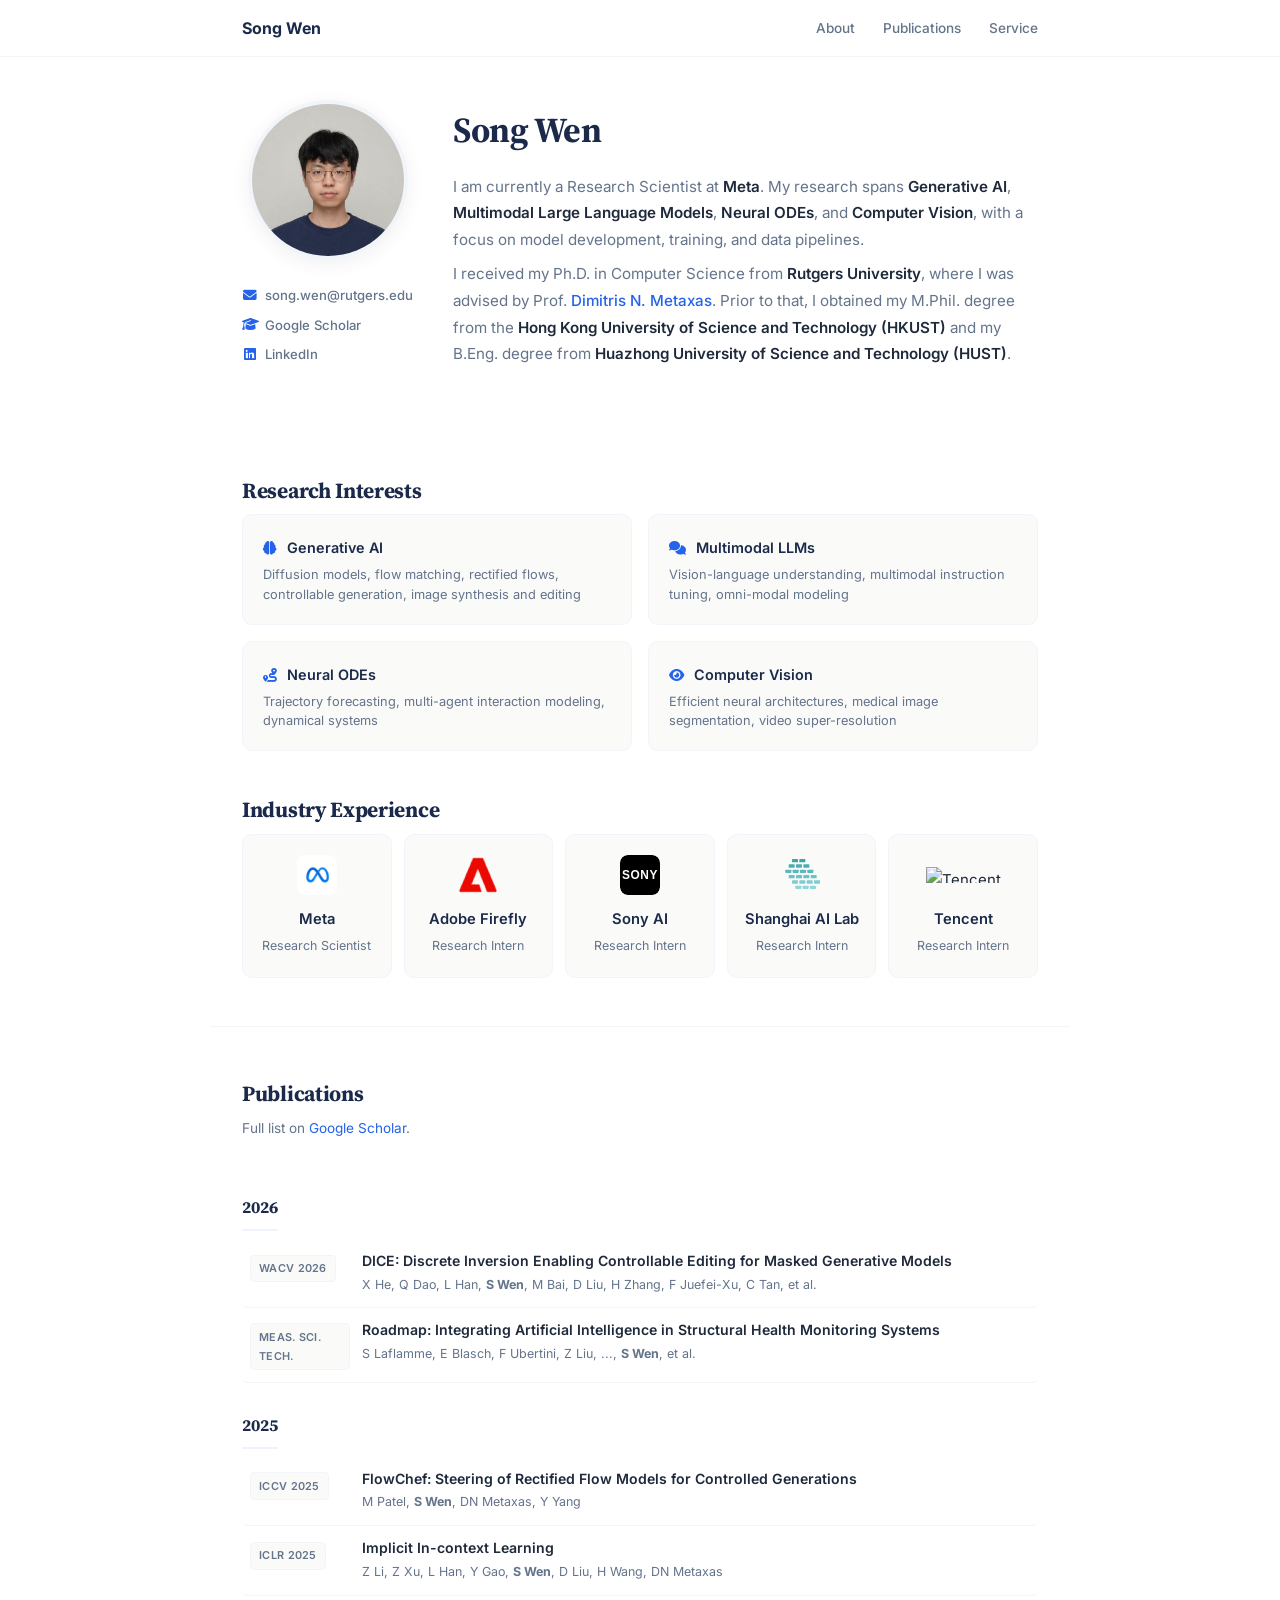
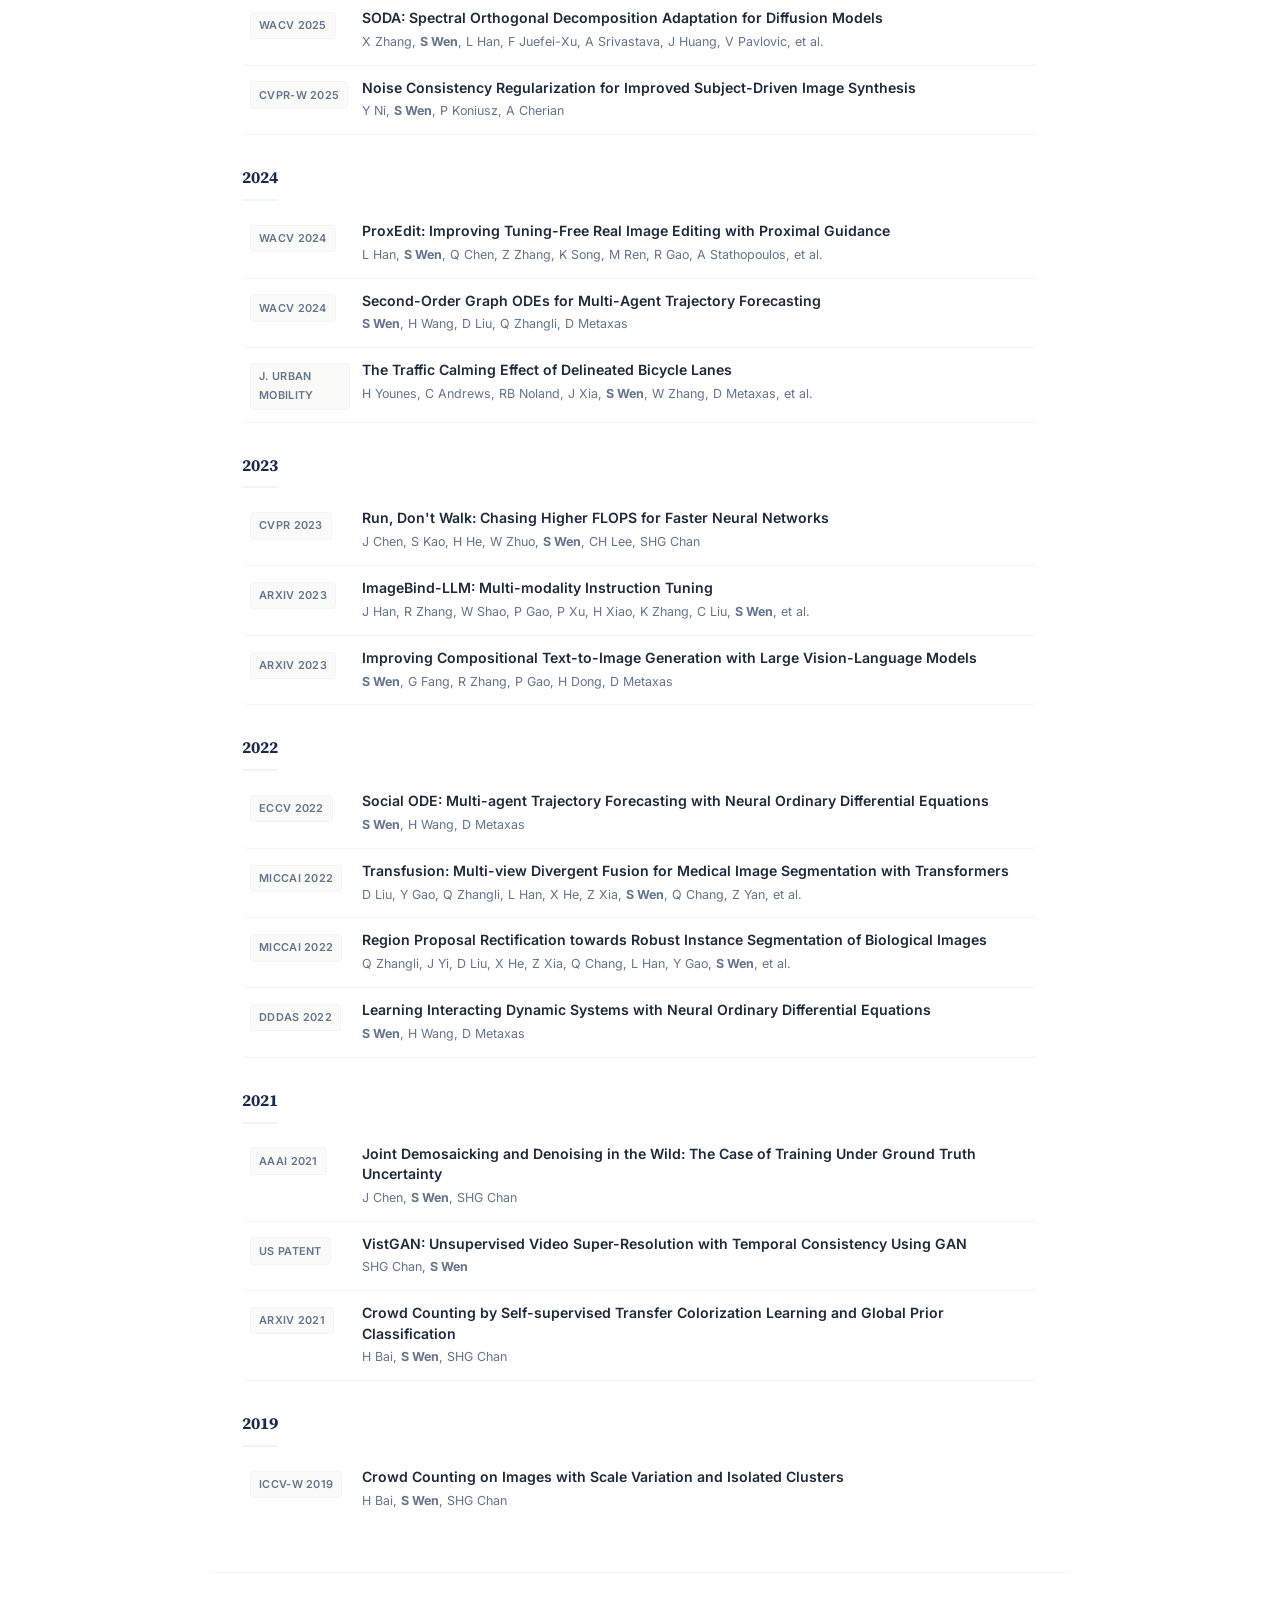
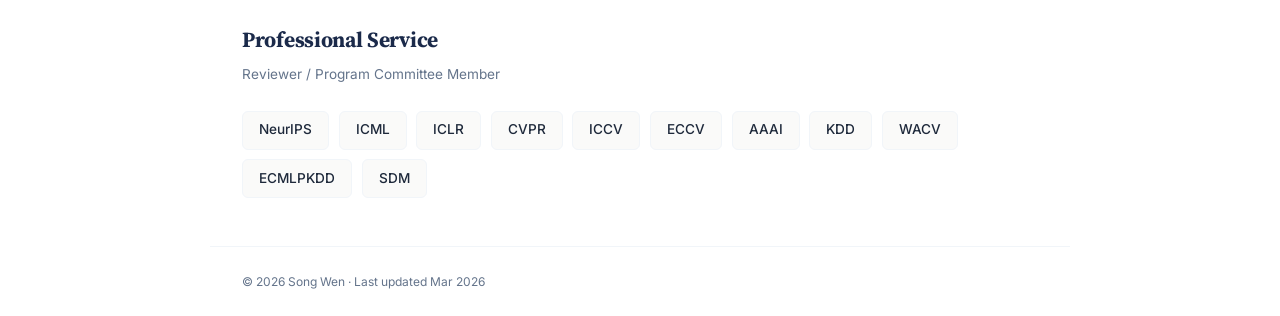
==== index.html @ a5aad4b8 "Add back-to-top button, pub hover highlight, fix scroll-spy" ====
<!DOCTYPE html>
<html lang="en">
<head>
    <meta charset="UTF-8">
    <meta name="viewport" content="width=device-width, initial-scale=1.0">
    <title>Song Wen | Generative AI & Multimodal LLMs</title>
    <meta name="description" content="Song Wen is a Research Scientist working on Generative AI, Multimodal LLMs, Neural ODEs, and Computer Vision.">
    <meta property="og:title" content="Song Wen | Generative AI & Multimodal LLMs">
    <meta property="og:description" content="Song Wen is a Research Scientist at Meta working on Generative AI, Multimodal LLMs, Neural ODEs, and Computer Vision.">
    <meta property="og:image" content="https://swen9.github.io/photo2.jpg">
    <meta property="og:url" content="https://swen9.github.io">
    <meta property="og:type" content="website">
    <link rel="icon" href="favicon.ico">
    <link rel="preconnect" href="https://fonts.googleapis.com">
    <link rel="preconnect" href="https://fonts.gstatic.com" crossorigin>
    <link href="https://fonts.googleapis.com/css2?family=Source+Serif+4:opsz,wght@8..60,300;8..60,400;8..60,600;8..60,700&family=Inter:wght@300;400;500;600;700&display=swap" rel="stylesheet">
    <link rel="stylesheet" href="https://cdnjs.cloudflare.com/ajax/libs/font-awesome/6.5.1/css/all.min.css">
    <link rel="stylesheet" href="style.css">
</head>
<body>

<nav id="navbar">
    <div class="nav-inner">
        <a href="#" class="nav-name">Song Wen</a>
        <ul class="nav-menu nav-links">
            <li><a href="#about">About</a></li>
            <li><a href="#pubs">Publications</a></li>
            <li><a href="#service">Service</a></li>
        </ul>
        <button class="nav-toggle" aria-label="Toggle navigation">
            <span></span><span></span><span></span>
        </button>
    </div>
</nav>

<header class="hero">
    <div class="hero-img">
        <img src="photo2.jpg" alt="Song Wen">
        <div class="hero-contact">
            <a href="mailto:song.wen@rutgers.edu"><i class="fas fa-envelope"></i> song.wen@rutgers.edu</a>
            <a href="https://scholar.google.com/citations?user=yTQbz6AAAAAJ&hl=en" target="_blank"><i class="fas fa-graduation-cap"></i> Google Scholar</a>
            <a href="https://www.linkedin.com/in/songwen9" target="_blank"><i class="fab fa-linkedin"></i> LinkedIn</a>
        </div>
    </div>
    <div class="hero-body">
        <h1>Song Wen</h1>
        <p>
            I am currently a Research Scientist at <strong>Meta</strong>.
            My research spans <strong>Generative AI</strong>,
            <strong>Multimodal Large Language Models</strong>, <strong>Neural ODEs</strong>,
            and <strong>Computer Vision</strong>, with a focus on model development, training, and data pipelines.
        </p>
        <p>
            I received my Ph.D. in Computer Science from <strong>Rutgers University</strong>,
            where I was advised by Prof. <a href="https://scholar.google.com/citations?user=a7VNhCIAAAAJ&hl=en" target="_blank">Dimitris N. Metaxas</a>.
            Prior to that, I obtained my M.Phil. degree from the <strong>Hong Kong University of Science and Technology (HKUST)</strong>
            and my B.Eng. degree from <strong>Huazhong University of Science and Technology (HUST)</strong>.
        </p>
    </div>
</header>

<div class="section" id="about">
    <h2 class="section-title">Research Interests</h2>
    <div class="research-grid">
        <div class="r-card">
            <h3><i class="fas fa-brain"></i> Generative AI</h3>
            <p>Diffusion models, flow matching, rectified flows, controllable generation, image synthesis and editing</p>
        </div>
        <div class="r-card">
            <h3><i class="fas fa-comments"></i> Multimodal LLMs</h3>
            <p>Vision-language understanding, multimodal instruction tuning, omni-modal modeling</p>
        </div>
        <div class="r-card">
            <h3><i class="fas fa-route"></i> Neural ODEs</h3>
            <p>Trajectory forecasting, multi-agent interaction modeling, dynamical systems</p>
        </div>
        <div class="r-card">
            <h3><i class="fas fa-eye"></i> Computer Vision</h3>
            <p>Efficient neural architectures, medical image segmentation, video super-resolution</p>
        </div>
    </div>

    <h2 class="section-title" style="margin-top: 2.5rem;">Industry Experience</h2>
    <div class="experience-grid">
        <div class="exp-card">
            <div class="exp-logo-wrap"><img src="logos/meta_final.png" alt="Meta" class="company-logo"></div>
            <div class="exp-info"><span class="exp-company">Meta</span><span class="exp-role">Research Scientist</span></div>
        </div>
        <div class="exp-card">
            <div class="exp-logo-wrap"><img src="logos/adobe_final.png" alt="Adobe" class="company-logo"></div>
            <div class="exp-info"><span class="exp-company">Adobe Firefly</span><span class="exp-role">Research Intern</span></div>
        </div>
        <div class="exp-card">
            <div class="exp-logo-wrap"><img src="logos/sony.svg" alt="Sony" class="company-logo"></div>
            <div class="exp-info"><span class="exp-company">Sony AI</span><span class="exp-role">Research Intern</span></div>
        </div>
        <div class="exp-card">
            <div class="exp-logo-wrap"><img src="logos/shailab.svg" alt="Shanghai AI Lab" class="company-logo"></div>
            <div class="exp-info"><span class="exp-company">Shanghai AI Lab</span><span class="exp-role">Research Intern</span></div>
        </div>
        <div class="exp-card">
            <div class="exp-logo-wrap"><img src="logos/tencent.png" alt="Tencent" class="company-logo company-logo-wide"></div>
            <div class="exp-info"><span class="exp-company">Tencent</span><span class="exp-role">Research Intern</span></div>
        </div>
    </div>
</div>

<div class="section" id="pubs">
    <h2 class="section-title">Publications</h2>
    <p class="section-sub">Full list on <a href="https://scholar.google.com/citations?user=yTQbz6AAAAAJ&hl=en" target="_blank">Google Scholar</a>.</p>

    <div class="pub-year">2026</div>
    <div class="pub">
        <div class="pub-badge"><span>WACV 2026</span></div>
        <div class="pub-body">
            <h3><a href="https://arxiv.org/abs/2410.08207" target="_blank">DICE: Discrete Inversion Enabling Controllable Editing for Masked Generative Models</a></h3>
            <p>X He, Q Dao, L Han, <strong>S Wen</strong>, M Bai, D Liu, H Zhang, F Juefei-Xu, C Tan, et al.</p>
        </div>
    </div>
    <div class="pub">
        <div class="pub-badge"><span>Meas. Sci. Tech.</span></div>
        <div class="pub-body">
            <h3><a href="https://iopscience.iop.org/article/10.1088/1361-6501/ae3abb" target="_blank">Roadmap: Integrating Artificial Intelligence in Structural Health Monitoring Systems</a></h3>
            <p>S Laflamme, E Blasch, F Ubertini, Z Liu, ..., <strong>S Wen</strong>, et al.</p>
        </div>
    </div>

    <div class="pub-year">2025</div>
    <div class="pub">
        <div class="pub-badge"><span>ICCV 2025</span></div>
        <div class="pub-body">
            <h3><a href="https://openaccess.thecvf.com/content/ICCV2025/html/Patel_FlowChef_Steering_of_Rectified_Flow_Models_for_Controlled_Generations_ICCV_2025_paper.html" target="_blank">FlowChef: Steering of Rectified Flow Models for Controlled Generations</a></h3>
            <p>M Patel, <strong>S Wen</strong>, DN Metaxas, Y Yang</p>
        </div>
    </div>
    <div class="pub">
        <div class="pub-badge"><span>ICLR 2025</span></div>
        <div class="pub-body">
            <h3><a href="https://openreview.net/forum?id=G7u4ue6ncT" target="_blank">Implicit In-context Learning</a></h3>
            <p>Z Li, Z Xu, L Han, Y Gao, <strong>S Wen</strong>, D Liu, H Wang, DN Metaxas</p>
        </div>
    </div>
    <div class="pub">
        <div class="pub-badge"><span>WACV 2025</span></div>
        <div class="pub-body">
            <h3><a href="https://openaccess.thecvf.com/content/WACV2025/html/Zhang_SODA_Spectral_Orthogonal_Decomposition_Adaptation_for_Diffusion_Models_WACV_2025_paper.html" target="_blank">SODA: Spectral Orthogonal Decomposition Adaptation for Diffusion Models</a></h3>
            <p>X Zhang, <strong>S Wen</strong>, L Han, F Juefei-Xu, A Srivastava, J Huang, V Pavlovic, et al.</p>
        </div>
    </div>
    <div class="pub">
        <div class="pub-badge"><span>CVPR-W 2025</span></div>
        <div class="pub-body">
            <h3><a href="https://arxiv.org/abs/2506.06483" target="_blank">Noise Consistency Regularization for Improved Subject-Driven Image Synthesis</a></h3>
            <p>Y Ni, <strong>S Wen</strong>, P Koniusz, A Cherian</p>
        </div>
    </div>

    <div class="pub-year">2024</div>
    <div class="pub">
        <div class="pub-badge"><span>WACV 2024</span></div>
        <div class="pub-body">
            <h3><a href="https://openaccess.thecvf.com/content/WACV2024/html/Han_ProxEdit_Improving_Tuning-Free_Real_Image_Editing_With_Proximal_Guidance_WACV_2024_paper.html" target="_blank">ProxEdit: Improving Tuning-Free Real Image Editing with Proximal Guidance</a></h3>
            <p>L Han, <strong>S Wen</strong>, Q Chen, Z Zhang, K Song, M Ren, R Gao, A Stathopoulos, et al.</p>
        </div>
    </div>
    <div class="pub">
        <div class="pub-badge"><span>WACV 2024</span></div>
        <div class="pub-body">
            <h3><a href="https://openaccess.thecvf.com/content/WACV2024/html/Wen_Second-Order_Graph_ODEs_for_Multi-Agent_Trajectory_Forecasting_WACV_2024_paper.html" target="_blank">Second-Order Graph ODEs for Multi-Agent Trajectory Forecasting</a></h3>
            <p><strong>S Wen</strong>, H Wang, D Liu, Q Zhangli, D Metaxas</p>
        </div>
    </div>
    <div class="pub">
        <div class="pub-badge"><span>J. Urban Mobility</span></div>
        <div class="pub-body">
            <h3><a href="https://www.sciencedirect.com/science/article/pii/S2667091724000013" target="_blank">The Traffic Calming Effect of Delineated Bicycle Lanes</a></h3>
            <p>H Younes, C Andrews, RB Noland, J Xia, <strong>S Wen</strong>, W Zhang, D Metaxas, et al.</p>
        </div>
    </div>

    <div class="pub-year">2023</div>
    <div class="pub">
        <div class="pub-badge"><span>CVPR 2023</span></div>
        <div class="pub-body">
            <h3><a href="https://openaccess.thecvf.com/content/CVPR2023/html/Chen_Run_Dont_Walk_Chasing_Higher_FLOPS_for_Faster_Neural_Networks_CVPR_2023_paper.html" target="_blank">Run, Don't Walk: Chasing Higher FLOPS for Faster Neural Networks</a></h3>
            <p>J Chen, S Kao, H He, W Zhuo, <strong>S Wen</strong>, CH Lee, SHG Chan</p>
        </div>
    </div>
    <div class="pub">
        <div class="pub-badge"><span>arXiv 2023</span></div>
        <div class="pub-body">
            <h3><a href="https://arxiv.org/abs/2309.03905" target="_blank">ImageBind-LLM: Multi-modality Instruction Tuning</a></h3>
            <p>J Han, R Zhang, W Shao, P Gao, P Xu, H Xiao, K Zhang, C Liu, <strong>S Wen</strong>, et al.</p>
        </div>
    </div>
    <div class="pub">
        <div class="pub-badge"><span>arXiv 2023</span></div>
        <div class="pub-body">
            <h3><a href="https://arxiv.org/abs/2310.06311" target="_blank">Improving Compositional Text-to-Image Generation with Large Vision-Language Models</a></h3>
            <p><strong>S Wen</strong>, G Fang, R Zhang, P Gao, H Dong, D Metaxas</p>
        </div>
    </div>

    <div class="pub-year">2022</div>
    <div class="pub">
        <div class="pub-badge"><span>ECCV 2022</span></div>
        <div class="pub-body">
            <h3><a href="https://link.springer.com/chapter/10.1007/978-3-031-20047-2_13" target="_blank">Social ODE: Multi-agent Trajectory Forecasting with Neural Ordinary Differential Equations</a></h3>
            <p><strong>S Wen</strong>, H Wang, D Metaxas</p>
        </div>
    </div>
    <div class="pub">
        <div class="pub-badge"><span>MICCAI 2022</span></div>
        <div class="pub-body">
            <h3><a href="https://link.springer.com/chapter/10.1007/978-3-031-16443-9_47" target="_blank">Transfusion: Multi-view Divergent Fusion for Medical Image Segmentation with Transformers</a></h3>
            <p>D Liu, Y Gao, Q Zhangli, L Han, X He, Z Xia, <strong>S Wen</strong>, Q Chang, Z Yan, et al.</p>
        </div>
    </div>
    <div class="pub">
        <div class="pub-badge"><span>MICCAI 2022</span></div>
        <div class="pub-body">
            <h3><a href="https://link.springer.com/chapter/10.1007/978-3-031-16440-8_13" target="_blank">Region Proposal Rectification towards Robust Instance Segmentation of Biological Images</a></h3>
            <p>Q Zhangli, J Yi, D Liu, X He, Z Xia, Q Chang, L Han, Y Gao, <strong>S Wen</strong>, et al.</p>
        </div>
    </div>
    <div class="pub">
        <div class="pub-badge"><span>DDDAS 2022</span></div>
        <div class="pub-body">
            <h3><a href="https://link.springer.com/chapter/10.1007/978-3-031-52670-1_21" target="_blank">Learning Interacting Dynamic Systems with Neural Ordinary Differential Equations</a></h3>
            <p><strong>S Wen</strong>, H Wang, D Metaxas</p>
        </div>
    </div>

    <div class="pub-year">2021</div>
    <div class="pub">
        <div class="pub-badge"><span>AAAI 2021</span></div>
        <div class="pub-body">
            <h3><a href="https://ojs.aaai.org/index.php/AAAI/article/view/16186" target="_blank">Joint Demosaicking and Denoising in the Wild: The Case of Training Under Ground Truth Uncertainty</a></h3>
            <p>J Chen, <strong>S Wen</strong>, SHG Chan</p>
        </div>
    </div>
    <div class="pub">
        <div class="pub-badge"><span>US Patent</span></div>
        <div class="pub-body">
            <h3><a href="https://patentimages.storage.googleapis.com/7a/53/5c/d63751324a6555/US11638032.pdf" target="_blank">VistGAN: Unsupervised Video Super-Resolution with Temporal Consistency Using GAN</a></h3>
            <p>SHG Chan, <strong>S Wen</strong></p>
        </div>
    </div>
    <div class="pub">
        <div class="pub-badge"><span>arXiv 2021</span></div>
        <div class="pub-body">
            <h3><a href="https://arxiv.org/abs/2105.09684" target="_blank">Crowd Counting by Self-supervised Transfer Colorization Learning and Global Prior Classification</a></h3>
            <p>H Bai, <strong>S Wen</strong>, SHG Chan</p>
        </div>
    </div>

    <div class="pub-year">2019</div>
    <div class="pub">
        <div class="pub-badge"><span>ICCV-W 2019</span></div>
        <div class="pub-body">
            <h3><a href="https://openaccess.thecvf.com/content_ICCVW_2019/html/VISDrone/Bai_Crowd_Counting_on_Images_with_Scale_Variation_and_Isolated_Clusters_ICCVW_2019_paper.html" target="_blank">Crowd Counting on Images with Scale Variation and Isolated Clusters</a></h3>
            <p>H Bai, <strong>S Wen</strong>, SHG Chan</p>
        </div>
    </div>
</div>

<div class="section" id="service">
    <h2 class="section-title">Professional Service</h2>
    <p class="section-sub">Reviewer / Program Committee Member</p>
    <div class="svc-tags">
        <span>NeurIPS</span>
        <span>ICML</span>
        <span>ICLR</span>
        <span>CVPR</span>
        <span>ICCV</span>
        <span>ECCV</span>
        <span>AAAI</span>
        <span>KDD</span>
        <span>WACV</span>
        <span>ECMLPKDD</span>
        <span>SDM</span>
    </div>
</div>

<footer>&copy; 2026 Song Wen &middot; Last updated Mar 2026</footer>

<button class="back-to-top" aria-label="Back to top"><i class="fas fa-chevron-up"></i></button>
<script src="script.js"></script>
</body>
</html>
---- style.css ----
*, *::before, *::after { margin: 0; padding: 0; box-sizing: border-box; }

:root {
    --primary: #1b2a4a;
    --accent: #2563eb;
    --accent-soft: rgba(37,99,235,0.08);
    --text: #1e293b;
    --text-secondary: #64748b;
    --bg: #ffffff;
    --bg-warm: #fafaf9;
    --border: #e2e8f0;
    --border-light: #f1f5f9;
    --max-w: 860px;
    --radius: 10px;
}


html { scroll-behavior: smooth; }

body {
    font-family: 'Inter', -apple-system, sans-serif;
    color: var(--text);
    background: var(--bg);
    line-height: 1.75;
    font-size: 15px;
    -webkit-font-smoothing: antialiased;
}

a { color: var(--accent); text-decoration: none; }
a:hover { text-decoration: underline; }

/* ===== Nav ===== */
nav {
    position: fixed; top: 0; width: 100%; z-index: 100;
    background: rgba(255,255,255,0.92); backdrop-filter: blur(12px);
    border-bottom: 1px solid var(--border-light);
    transition: background 0.3s;
}
.nav-inner {
    max-width: var(--max-w); margin: 0 auto; padding: 0 2rem;
    display: flex; align-items: center; justify-content: space-between; height: 56px;
}
.nav-name { font-weight: 700; color: var(--primary); font-size: 1rem; }
.nav-name:hover { text-decoration: none; }
.nav-menu { display: flex; gap: 1.75rem; list-style: none; }
.nav-menu a { color: var(--text-secondary); font-size: 0.85rem; font-weight: 500; text-decoration: none; }
.nav-menu a:hover { color: var(--primary); }

/* ===== Hero ===== */
.hero {
    max-width: var(--max-w); margin: 0 auto; padding: 100px 2rem 48px;
    display: flex; gap: 2.5rem; align-items: flex-start;
}
.hero-img { flex-shrink: 0; text-align: center; }
.hero-img img {
    width: 160px; height: 160px; border-radius: 50%;
    object-fit: cover; border: 4px solid var(--border-light);
    box-shadow: 0 4px 20px rgba(0,0,0,0.06);
}
.hero-contact {
    display: flex; flex-direction: column; gap: 0.4rem; margin-top: 1rem;
}
.hero-contact a {
    display: inline-flex; align-items: center; gap: 0.45rem;
    font-size: 0.82rem; font-weight: 500; color: var(--text-secondary);
    text-decoration: none; transition: color 0.15s;
}
.hero-contact a:hover { color: var(--accent); }
.hero-contact i { width: 16px; text-align: center; color: var(--accent); font-size: 0.85rem; }
.hero-body h1 {
    font-family: 'Source Serif 4', Georgia, serif;
    font-size: 2.2rem; font-weight: 700; color: var(--primary);
    letter-spacing: -0.5px; margin-bottom: 0.75rem;
}
.hero-body p { color: var(--text-secondary); font-size: 0.95rem; margin-bottom: 0.5rem; }
.hero-body p strong { color: var(--text); font-weight: 600; }
.hero-body p a { font-weight: 500; }

/* ===== Section ===== */
.section { max-width: var(--max-w); margin: 0 auto; padding: 3rem 2rem; }
.section + .section { border-top: 1px solid var(--border-light); }
.section-title {
    font-family: 'Source Serif 4', Georgia, serif;
    font-size: 1.35rem; font-weight: 700; color: var(--primary);
    margin-bottom: 0.3rem; letter-spacing: -0.3px;
}
.section-sub { font-size: 0.85rem; color: var(--text-secondary); margin-bottom: 1.5rem; }

/* ===== Research ===== */
.research-grid { display: grid; grid-template-columns: repeat(2, 1fr); gap: 1rem; }
.r-card {
    padding: 1.25rem; border-radius: var(--radius);
    background: var(--bg-warm); border: 1px solid var(--border-light);
    transition: border-color 0.2s;
}
.r-card:hover { border-color: var(--border); }
.r-card h3 { font-size: 0.9rem; font-weight: 600; color: var(--primary); margin-bottom: 0.3rem; }
.r-card h3 i { color: var(--accent); margin-right: 0.4rem; font-size: 0.85rem; }
.r-card p { font-size: 0.8rem; color: var(--text-secondary); line-height: 1.5; }

/* ===== Experience ===== */
.experience-grid {
    display: grid; grid-template-columns: repeat(5, 1fr); gap: 0.75rem;
}
.exp-card {
    display: flex; flex-direction: column; align-items: center; gap: 0.75rem;
    padding: 1.25rem 1rem; background: var(--bg-warm); border: 1px solid var(--border-light);
    border-radius: var(--radius); text-align: center; transition: transform 0.2s, box-shadow 0.2s;
}
.exp-card:hover { transform: translateY(-3px); box-shadow: 0 4px 14px rgba(0,0,0,0.08); }
.exp-logo-wrap { width: 100%; height: 40px; display: flex; align-items: center; justify-content: center; }
.company-logo { max-width: 40px; max-height: 40px; border-radius: 8px; object-fit: contain; }
.company-logo-wide { max-width: 90px; max-height: 16px; border-radius: 0; }
.exp-info { display: flex; flex-direction: column; gap: 0.15rem; }
.exp-company { font-size: 0.92rem; font-weight: 600; color: var(--primary); }
.exp-role { font-size: 0.78rem; color: var(--text-secondary); }

/* ===== Publications ===== */
.pub-year {
    font-family: 'Source Serif 4', Georgia, serif;
    font-size: 1.05rem; font-weight: 700; color: var(--primary);
    margin-top: 1.75rem; margin-bottom: 0.5rem;
    padding-bottom: 0.4rem; border-bottom: 2px solid var(--accent-soft);
    display: inline-block;
}
.pub {
    display: flex; gap: 0.75rem; padding: 0.75rem 0;
    border-bottom: 1px solid var(--border-light);
}
.pub:last-child { border-bottom: none; }
.pub-badge {
    flex-shrink: 0; width: 100px; padding-top: 3px;
}
.pub-badge span {
    display: inline-block; font-size: 0.68rem; font-weight: 600;
    padding: 0.2rem 0.5rem; border-radius: 4px;
    background: var(--bg-warm); color: var(--text-secondary);
    text-transform: uppercase; letter-spacing: 0.3px;
    border: 1px solid var(--border-light);
}
.pub-body h3 { font-size: 0.88rem; font-weight: 600; color: var(--text); line-height: 1.45; margin-bottom: 0.15rem; }
.pub-body p { font-size: 0.78rem; color: var(--text-secondary); }

/* ===== Service ===== */
.svc-tags {
    display: flex; flex-wrap: wrap; gap: 0.6rem;
}
.svc-tags span {
    padding: 0.4rem 1rem; border-radius: 6px;
    font-size: 0.85rem; font-weight: 500; color: var(--text);
    background: var(--bg-warm); border: 1px solid var(--border-light);
    transition: all 0.15s;
}
.svc-tags span:hover { color: var(--accent); border-color: var(--accent); background: var(--accent-soft); }

/* ===== Back to top ===== */
.back-to-top {
    position: fixed; bottom: 2rem; right: 2rem; z-index: 99;
    width: 40px; height: 40px; border-radius: 50%;
    background: var(--accent); color: #fff; border: none;
    cursor: pointer; font-size: 0.85rem;
    display: flex; align-items: center; justify-content: center;
    box-shadow: 0 4px 12px rgba(37,99,235,0.3);
    opacity: 0; pointer-events: none;
    transition: opacity 0.25s, transform 0.25s;
    transform: translateY(8px);
}
.back-to-top.visible { opacity: 1; pointer-events: auto; transform: translateY(0); }
.back-to-top:hover { background: #1d4ed8; }

/* ===== Publication row hover ===== */
.pub { transition: background 0.15s; border-radius: 6px; padding-left: 0.5rem; padding-right: 0.5rem; }
.pub:hover { background: var(--bg-warm); }

/* ===== Footer ===== */
footer {
    max-width: var(--max-w); margin: 0 auto;
    padding: 1.5rem 2rem; font-size: 0.75rem;
    color: var(--text-secondary); border-top: 1px solid var(--border-light);
}

/* ===== Scroll-spy active nav ===== */
.nav-menu a.active { color: var(--accent); font-weight: 600; }

/* ===== Section fade-in ===== */
.reveal {
    opacity: 0; transform: translateY(24px);
    transition: opacity 0.55s ease, transform 0.55s ease;
}
.reveal.visible { opacity: 1; transform: translateY(0); }

/* ===== Nav toggle ===== */
.nav-toggle {
    display: none;
    flex-direction: column; justify-content: center; gap: 5px;
    background: none; border: none; cursor: pointer; padding: 4px;
}
.nav-toggle span {
    display: block; width: 22px; height: 2px;
    background: var(--primary); border-radius: 2px; transition: all 0.2s;
}

/* ===== Publication title links ===== */
.pub-body h3 a {
    color: var(--text); text-decoration: none;
}
.pub-body h3 a:hover { color: var(--accent); }

/* ===== Mobile ===== */
@media (max-width: 768px) {
    .hero { flex-direction: column; align-items: center; text-align: center; padding-top: 80px; }
    .hero-img img { width: 130px; height: 130px; }
    .hero-contact { align-items: center; }
    .research-grid { grid-template-columns: 1fr; }
    .experience-grid { grid-template-columns: repeat(2, 1fr); }
    .nav-toggle { display: flex; }
    .nav-menu {
        display: none; flex-direction: column; gap: 0;
        position: absolute; top: 56px; left: 0; right: 0;
        background: rgba(255,255,255,0.98); border-bottom: 1px solid var(--border-light);
        padding: 0.5rem 0;
    }
    .nav-menu.open { display: flex; }
    .nav-menu li { padding: 0; }
    .nav-menu a { display: block; padding: 0.75rem 2rem; font-size: 0.95rem; }
    .pub { flex-direction: column; gap: 0.3rem; }
    .pub-badge { width: auto; }
}
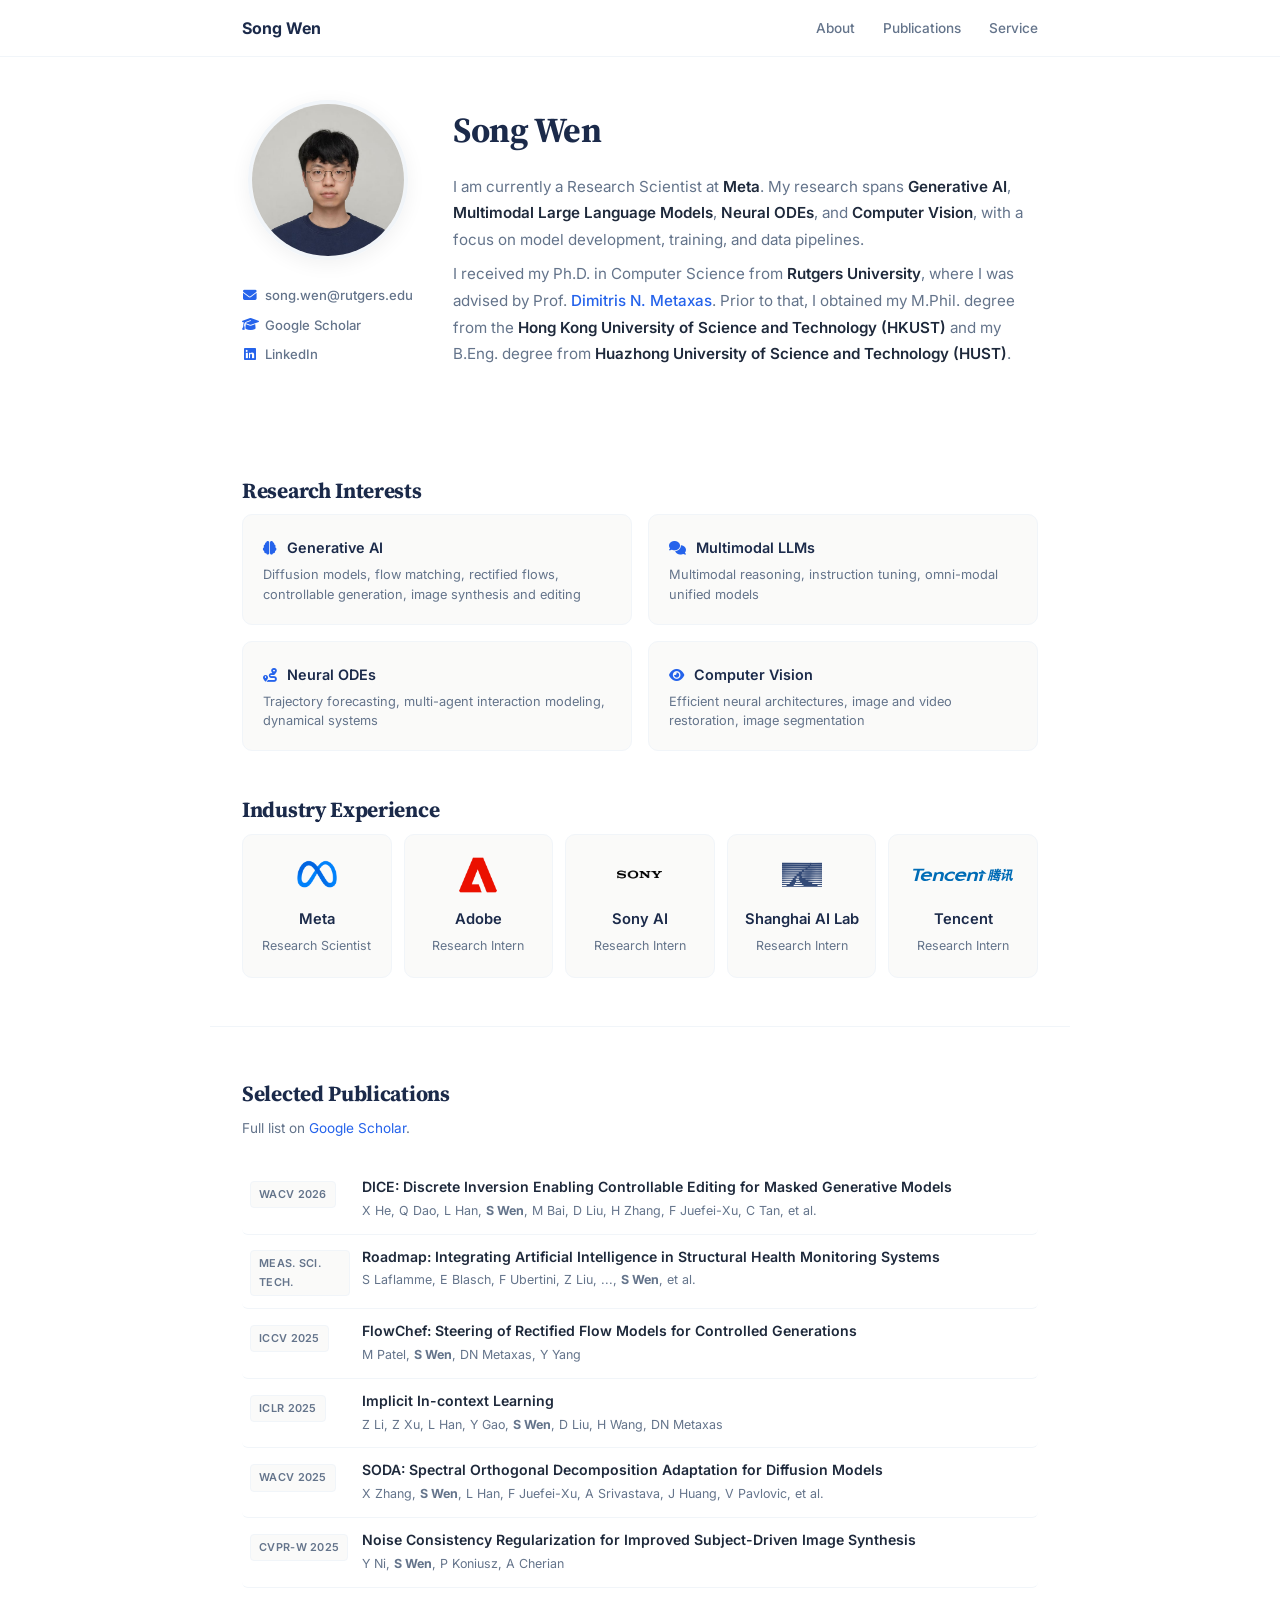
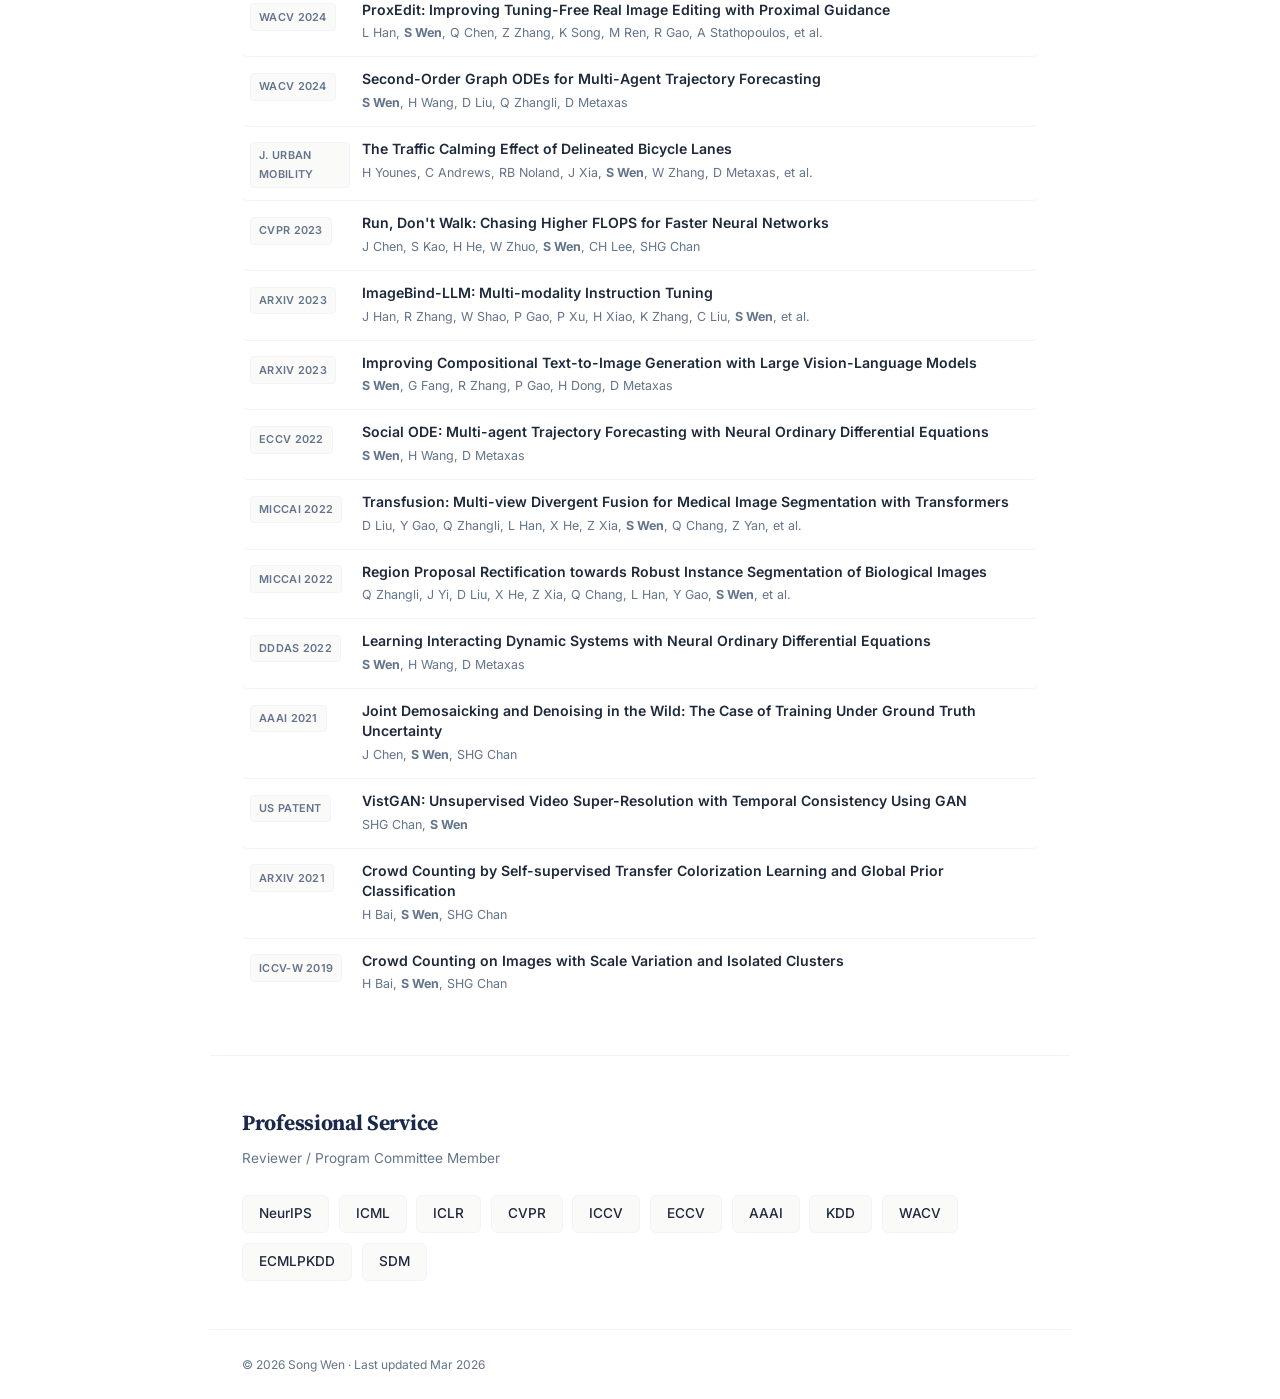
==== commit 475ecd23: "Update logos, research descriptions, and publication layout Replace all company logos with clearer i" ====
--- a/index.html
+++ b/index.html
@@ -68,7 +68,7 @@
         </div>
         <div class="r-card">
             <h3><i class="fas fa-comments"></i> Multimodal LLMs</h3>
-            <p>Vision-language understanding, multimodal instruction tuning, omni-modal modeling</p>
+            <p>Multimodal reasoning, instruction tuning, omni-modal unified models</p>
         </div>
         <div class="r-card">
             <h3><i class="fas fa-route"></i> Neural ODEs</h3>
@@ -76,40 +76,39 @@
         </div>
         <div class="r-card">
             <h3><i class="fas fa-eye"></i> Computer Vision</h3>
-            <p>Efficient neural architectures, medical image segmentation, video super-resolution</p>
+            <p>Efficient neural architectures, image and video restoration, image segmentation</p>
         </div>
     </div>
 
     <h2 class="section-title" style="margin-top: 2.5rem;">Industry Experience</h2>
     <div class="experience-grid">
         <div class="exp-card">
-            <div class="exp-logo-wrap"><img src="logos/meta_final.png" alt="Meta" class="company-logo"></div>
+            <div class="exp-logo-wrap"><img src="logos/meta-icon.webp" alt="Meta" class="company-logo"></div>
             <div class="exp-info"><span class="exp-company">Meta</span><span class="exp-role">Research Scientist</span></div>
         </div>
         <div class="exp-card">
-            <div class="exp-logo-wrap"><img src="logos/adobe_final.png" alt="Adobe" class="company-logo"></div>
-            <div class="exp-info"><span class="exp-company">Adobe Firefly</span><span class="exp-role">Research Intern</span></div>
-        </div>
-        <div class="exp-card">
-            <div class="exp-logo-wrap"><img src="logos/sony.svg" alt="Sony" class="company-logo"></div>
+            <div class="exp-logo-wrap"><img src="logos/adobe-icon.webp" alt="Adobe" class="company-logo"></div>
+            <div class="exp-info"><span class="exp-company">Adobe</span><span class="exp-role">Research Intern</span></div>
+        </div>
+        <div class="exp-card">
+            <div class="exp-logo-wrap"><img src="logos/sony-logo-icon.webp" alt="Sony" class="company-logo company-logo-wide"></div>
             <div class="exp-info"><span class="exp-company">Sony AI</span><span class="exp-role">Research Intern</span></div>
         </div>
         <div class="exp-card">
-            <div class="exp-logo-wrap"><img src="logos/shailab.svg" alt="Shanghai AI Lab" class="company-logo"></div>
+            <div class="exp-logo-wrap"><img src="logos/shai.png" alt="Shanghai AI Lab" class="company-logo"></div>
             <div class="exp-info"><span class="exp-company">Shanghai AI Lab</span><span class="exp-role">Research Intern</span></div>
         </div>
         <div class="exp-card">
-            <div class="exp-logo-wrap"><img src="logos/tencent.png" alt="Tencent" class="company-logo company-logo-wide"></div>
+            <div class="exp-logo-wrap"><img src="logos/tencent-logo.svg" alt="Tencent" class="company-logo company-logo-xl"></div>
             <div class="exp-info"><span class="exp-company">Tencent</span><span class="exp-role">Research Intern</span></div>
         </div>
     </div>
 </div>
 
 <div class="section" id="pubs">
-    <h2 class="section-title">Publications</h2>
+    <h2 class="section-title">Selected Publications</h2>
     <p class="section-sub">Full list on <a href="https://scholar.google.com/citations?user=yTQbz6AAAAAJ&hl=en" target="_blank">Google Scholar</a>.</p>
 
-    <div class="pub-year">2026</div>
     <div class="pub">
         <div class="pub-badge"><span>WACV 2026</span></div>
         <div class="pub-body">
@@ -125,7 +124,7 @@
         </div>
     </div>
 
-    <div class="pub-year">2025</div>
+
     <div class="pub">
         <div class="pub-badge"><span>ICCV 2025</span></div>
         <div class="pub-body">
@@ -155,7 +154,7 @@
         </div>
     </div>
 
-    <div class="pub-year">2024</div>
+
     <div class="pub">
         <div class="pub-badge"><span>WACV 2024</span></div>
         <div class="pub-body">
@@ -178,7 +177,7 @@
         </div>
     </div>
 
-    <div class="pub-year">2023</div>
+
     <div class="pub">
         <div class="pub-badge"><span>CVPR 2023</span></div>
         <div class="pub-body">
@@ -201,7 +200,7 @@
         </div>
     </div>
 
-    <div class="pub-year">2022</div>
+
     <div class="pub">
         <div class="pub-badge"><span>ECCV 2022</span></div>
         <div class="pub-body">
@@ -231,7 +230,7 @@
         </div>
     </div>
 
-    <div class="pub-year">2021</div>
+
     <div class="pub">
         <div class="pub-badge"><span>AAAI 2021</span></div>
         <div class="pub-body">
@@ -254,7 +253,7 @@
         </div>
     </div>
 
-    <div class="pub-year">2019</div>
+
     <div class="pub">
         <div class="pub-badge"><span>ICCV-W 2019</span></div>
         <div class="pub-body">
--- a/style.css
+++ b/style.css
@@ -110,7 +110,8 @@
 .exp-card:hover { transform: translateY(-3px); box-shadow: 0 4px 14px rgba(0,0,0,0.08); }
 .exp-logo-wrap { width: 100%; height: 40px; display: flex; align-items: center; justify-content: center; }
 .company-logo { max-width: 40px; max-height: 40px; border-radius: 8px; object-fit: contain; }
-.company-logo-wide { max-width: 90px; max-height: 16px; border-radius: 0; }
+.company-logo-wide { max-width: 140px; max-height: 45px; border-radius: 0; }
+.company-logo-xl { max-width: 500px; max-height: 100px; border-radius: 0; }
 .exp-info { display: flex; flex-direction: column; gap: 0.15rem; }
 .exp-company { font-size: 0.92rem; font-weight: 600; color: var(--primary); }
 .exp-role { font-size: 0.78rem; color: var(--text-secondary); }
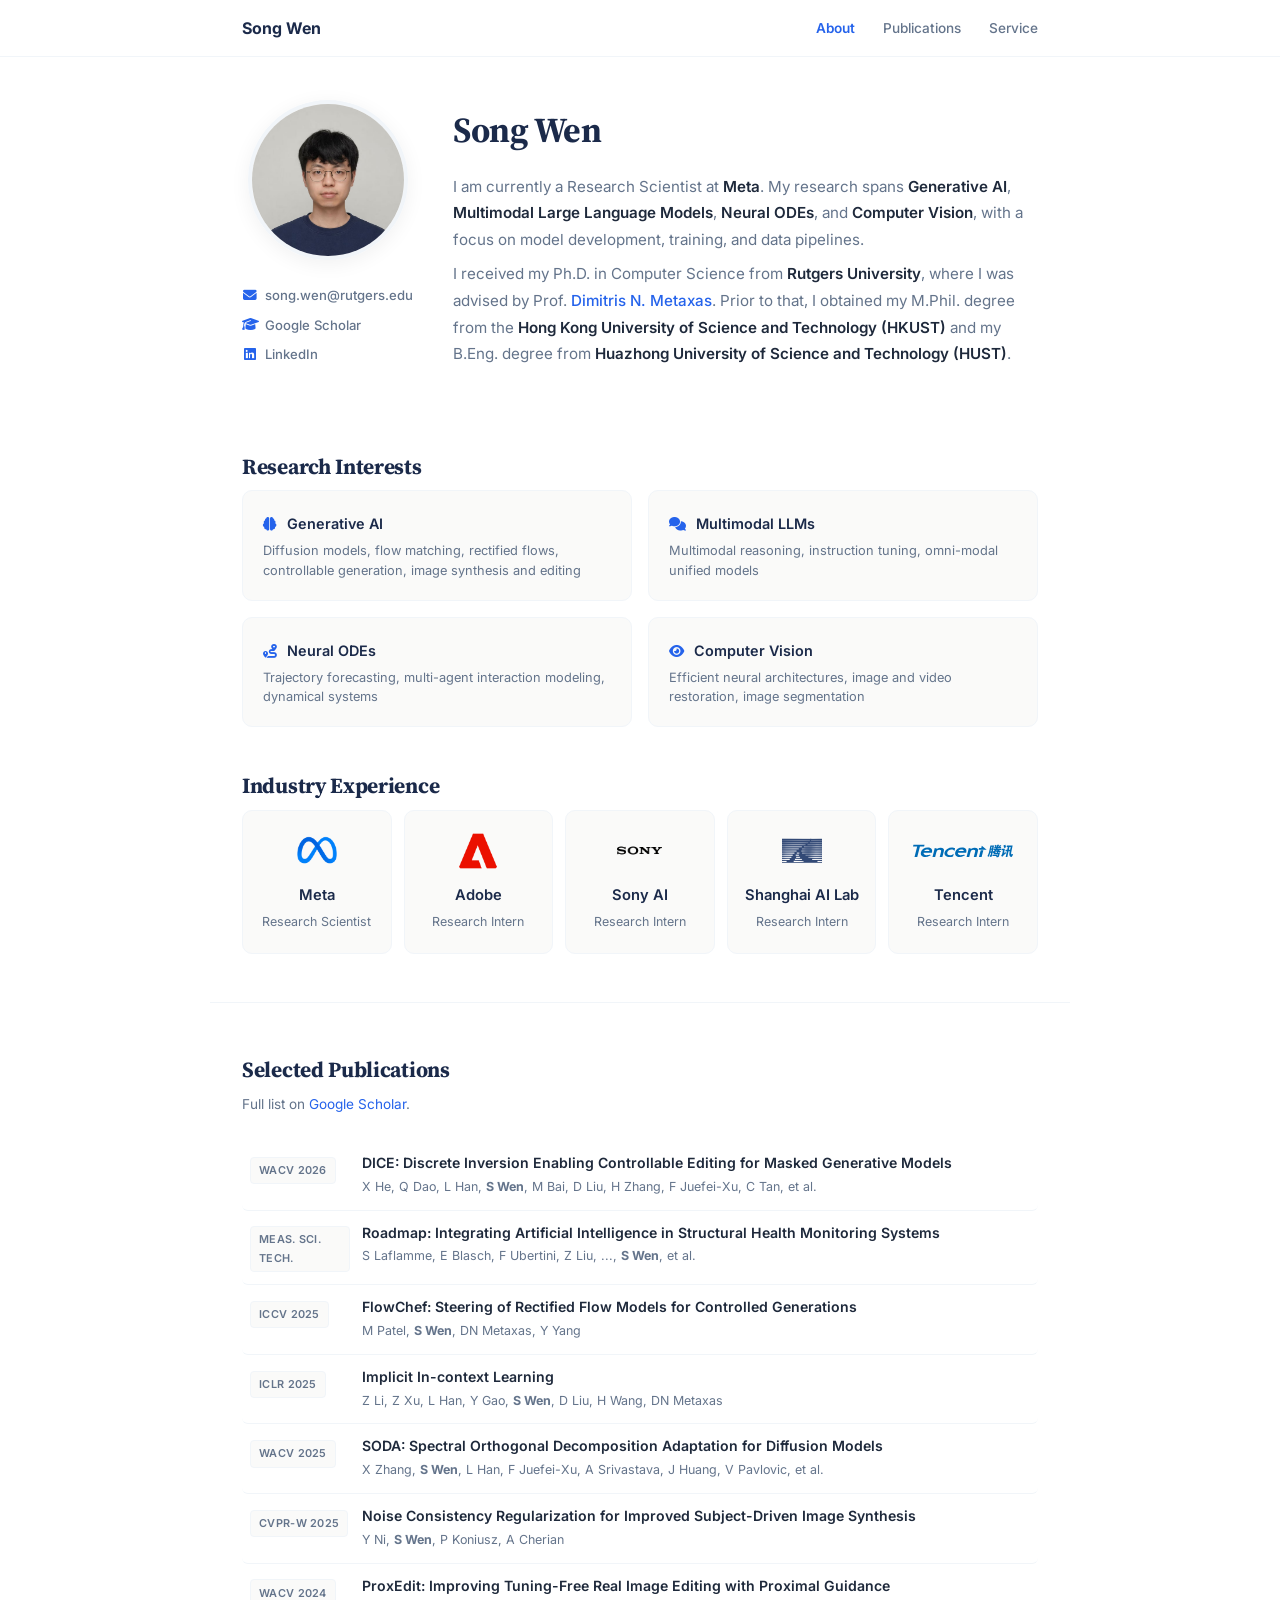
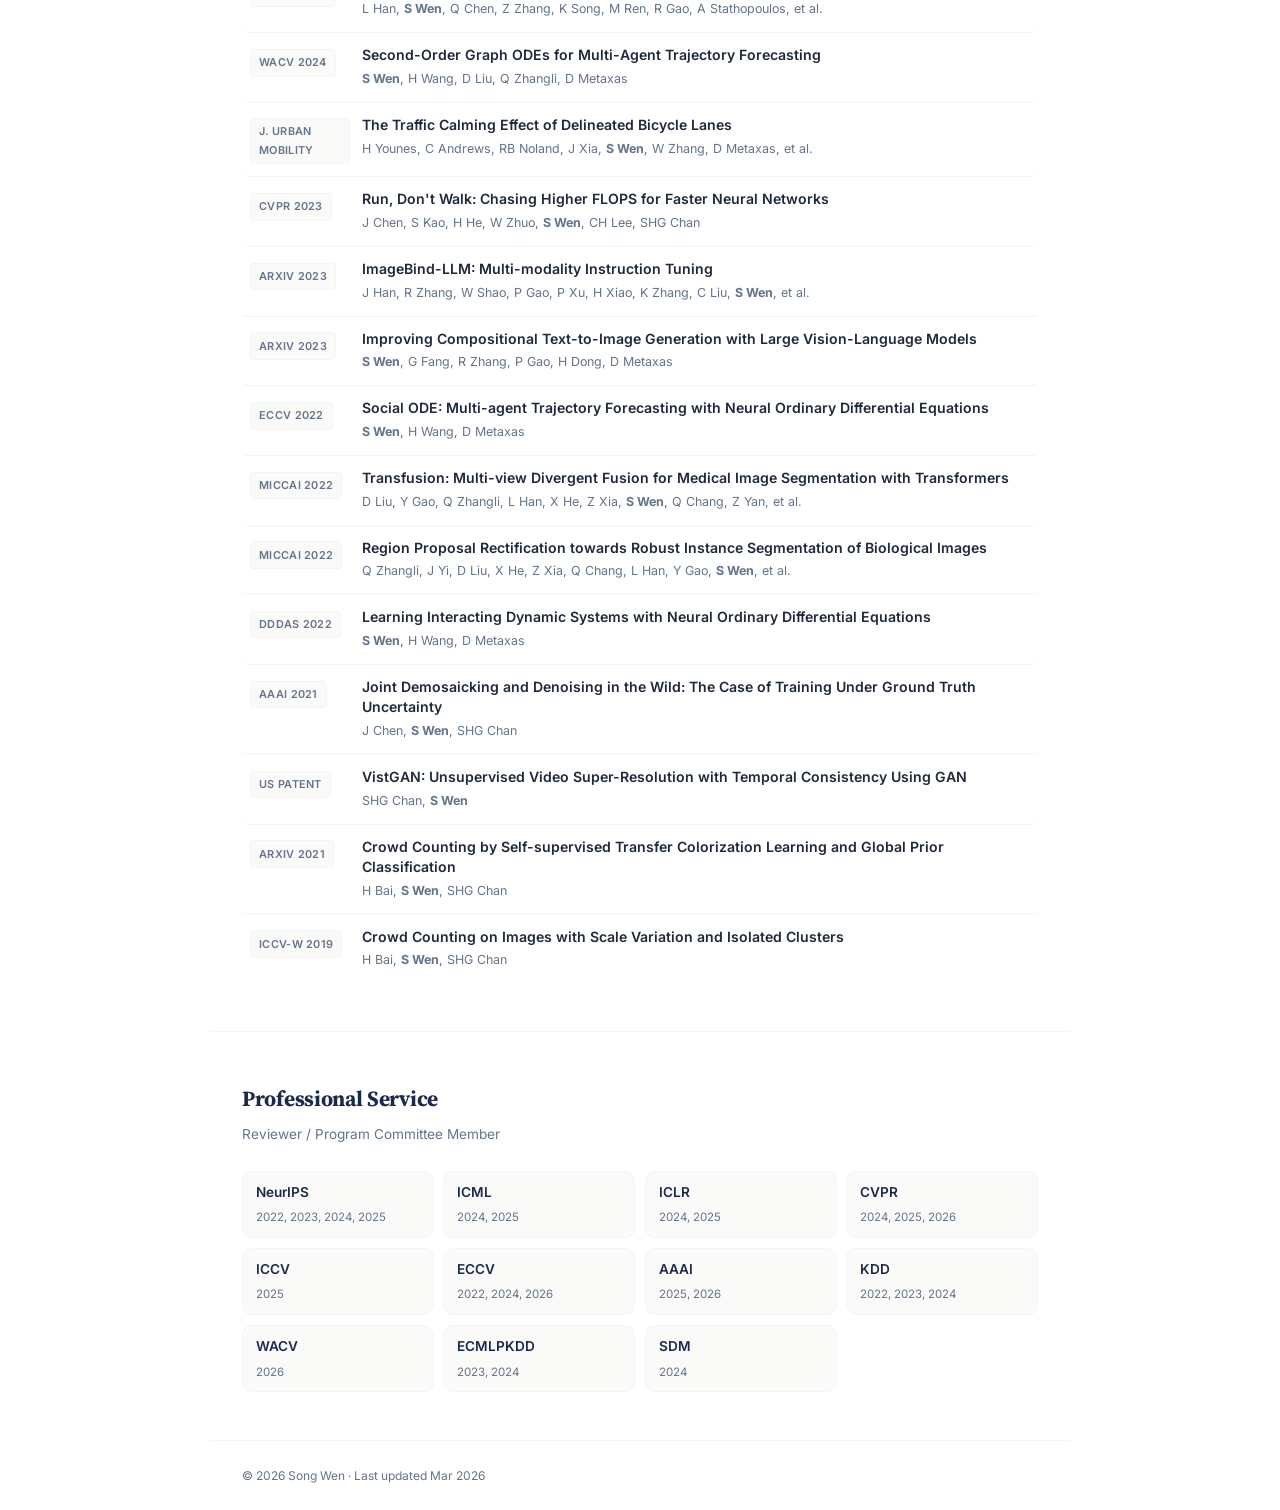
==== commit cd276ddb: "Add back-to-top button, pub hover highlight, fix scroll-spy Update scroll-spy to include hero sectio" ====
--- a/index.html
+++ b/index.html
@@ -3,10 +3,10 @@
 <head>
     <meta charset="UTF-8">
     <meta name="viewport" content="width=device-width, initial-scale=1.0">
-    <title>Song Wen | Generative AI & Multimodal LLMs</title>
+    <title>Song Wen</title>
     <meta name="description" content="Song Wen is a Research Scientist working on Generative AI, Multimodal LLMs, Neural ODEs, and Computer Vision.">
-    <meta property="og:title" content="Song Wen | Generative AI & Multimodal LLMs">
-    <meta property="og:description" content="Song Wen is a Research Scientist at Meta working on Generative AI, Multimodal LLMs, Neural ODEs, and Computer Vision.">
+    <meta property="og:title" content="Song Wen">
+    <meta property="og:description" content="Song Wen is a Research Scientist working on Generative AI, Multimodal LLMs, Neural ODEs, and Computer Vision.">
     <meta property="og:image" content="https://swen9.github.io/photo2.jpg">
     <meta property="og:url" content="https://swen9.github.io">
     <meta property="og:type" content="website">
@@ -33,7 +33,7 @@
     </div>
 </nav>
 
-<header class="hero">
+<header class="hero" id="about">
     <div class="hero-img">
         <img src="photo2.jpg" alt="Song Wen">
         <div class="hero-contact">
@@ -59,7 +59,7 @@
     </div>
 </header>
 
-<div class="section" id="about">
+<div class="section" id="research">
     <h2 class="section-title">Research Interests</h2>
     <div class="research-grid">
         <div class="r-card">
@@ -123,8 +123,6 @@
             <p>S Laflamme, E Blasch, F Ubertini, Z Liu, ..., <strong>S Wen</strong>, et al.</p>
         </div>
     </div>
-
-
     <div class="pub">
         <div class="pub-badge"><span>ICCV 2025</span></div>
         <div class="pub-body">
@@ -153,8 +151,6 @@
             <p>Y Ni, <strong>S Wen</strong>, P Koniusz, A Cherian</p>
         </div>
     </div>
-
-
     <div class="pub">
         <div class="pub-badge"><span>WACV 2024</span></div>
         <div class="pub-body">
@@ -176,8 +172,6 @@
             <p>H Younes, C Andrews, RB Noland, J Xia, <strong>S Wen</strong>, W Zhang, D Metaxas, et al.</p>
         </div>
     </div>
-
-
     <div class="pub">
         <div class="pub-badge"><span>CVPR 2023</span></div>
         <div class="pub-body">
@@ -199,8 +193,6 @@
             <p><strong>S Wen</strong>, G Fang, R Zhang, P Gao, H Dong, D Metaxas</p>
         </div>
     </div>
-
-
     <div class="pub">
         <div class="pub-badge"><span>ECCV 2022</span></div>
         <div class="pub-body">
@@ -229,8 +221,6 @@
             <p><strong>S Wen</strong>, H Wang, D Metaxas</p>
         </div>
     </div>
-
-
     <div class="pub">
         <div class="pub-badge"><span>AAAI 2021</span></div>
         <div class="pub-body">
@@ -252,8 +242,6 @@
             <p>H Bai, <strong>S Wen</strong>, SHG Chan</p>
         </div>
     </div>
-
-
     <div class="pub">
         <div class="pub-badge"><span>ICCV-W 2019</span></div>
         <div class="pub-body">
@@ -266,18 +254,18 @@
 <div class="section" id="service">
     <h2 class="section-title">Professional Service</h2>
     <p class="section-sub">Reviewer / Program Committee Member</p>
-    <div class="svc-tags">
-        <span>NeurIPS</span>
-        <span>ICML</span>
-        <span>ICLR</span>
-        <span>CVPR</span>
-        <span>ICCV</span>
-        <span>ECCV</span>
-        <span>AAAI</span>
-        <span>KDD</span>
-        <span>WACV</span>
-        <span>ECMLPKDD</span>
-        <span>SDM</span>
+    <div class="svc-grid">
+        <div class="svc-item"><span class="svc-name">NeurIPS</span><span class="svc-years">2022, 2023, 2024, 2025</span></div>
+        <div class="svc-item"><span class="svc-name">ICML</span><span class="svc-years">2024, 2025</span></div>
+        <div class="svc-item"><span class="svc-name">ICLR</span><span class="svc-years">2024, 2025</span></div>
+        <div class="svc-item"><span class="svc-name">CVPR</span><span class="svc-years">2024, 2025, 2026</span></div>
+        <div class="svc-item"><span class="svc-name">ICCV</span><span class="svc-years">2025</span></div>
+        <div class="svc-item"><span class="svc-name">ECCV</span><span class="svc-years">2022, 2024, 2026</span></div>
+        <div class="svc-item"><span class="svc-name">AAAI</span><span class="svc-years">2025, 2026</span></div>
+        <div class="svc-item"><span class="svc-name">KDD</span><span class="svc-years">2022, 2023, 2024</span></div>
+        <div class="svc-item"><span class="svc-name">WACV</span><span class="svc-years">2026</span></div>
+        <div class="svc-item"><span class="svc-name">ECMLPKDD</span><span class="svc-years">2023, 2024</span></div>
+        <div class="svc-item"><span class="svc-name">SDM</span><span class="svc-years">2024</span></div>
     </div>
 </div>
 
--- a/style.css
+++ b/style.css
@@ -48,7 +48,7 @@
 
 /* ===== Hero ===== */
 .hero {
-    max-width: var(--max-w); margin: 0 auto; padding: 100px 2rem 48px;
+    max-width: var(--max-w); margin: 0 auto; padding: 100px 2rem 24px;
     display: flex; gap: 2.5rem; align-items: flex-start;
 }
 .hero-img { flex-shrink: 0; text-align: center; }
@@ -143,16 +143,17 @@
 .pub-body p { font-size: 0.78rem; color: var(--text-secondary); }
 
 /* ===== Service ===== */
-.svc-tags {
-    display: flex; flex-wrap: wrap; gap: 0.6rem;
-}
-.svc-tags span {
-    padding: 0.4rem 1rem; border-radius: 6px;
-    font-size: 0.85rem; font-weight: 500; color: var(--text);
-    background: var(--bg-warm); border: 1px solid var(--border-light);
-    transition: all 0.15s;
-}
-.svc-tags span:hover { color: var(--accent); border-color: var(--accent); background: var(--accent-soft); }
+.svc-grid {
+    display: grid; grid-template-columns: repeat(4, 1fr); gap: 0.6rem;
+}
+.svc-item {
+    padding: 0.6rem 0.8rem;
+    background: var(--bg-warm);
+    border: 1px solid var(--border-light);
+    border-radius: var(--radius);
+}
+.svc-name { display: block; font-size: 0.85rem; font-weight: 600; color: var(--primary); }
+.svc-years { display: block; font-size: 0.72rem; color: var(--text-secondary); margin-top: 0.15rem; }
 
 /* ===== Back to top ===== */
 .back-to-top {
@@ -224,6 +225,7 @@
     .nav-menu.open { display: flex; }
     .nav-menu li { padding: 0; }
     .nav-menu a { display: block; padding: 0.75rem 2rem; font-size: 0.95rem; }
+    .svc-grid { grid-template-columns: repeat(2, 1fr); }
     .pub { flex-direction: column; gap: 0.3rem; }
     .pub-badge { width: auto; }
 }
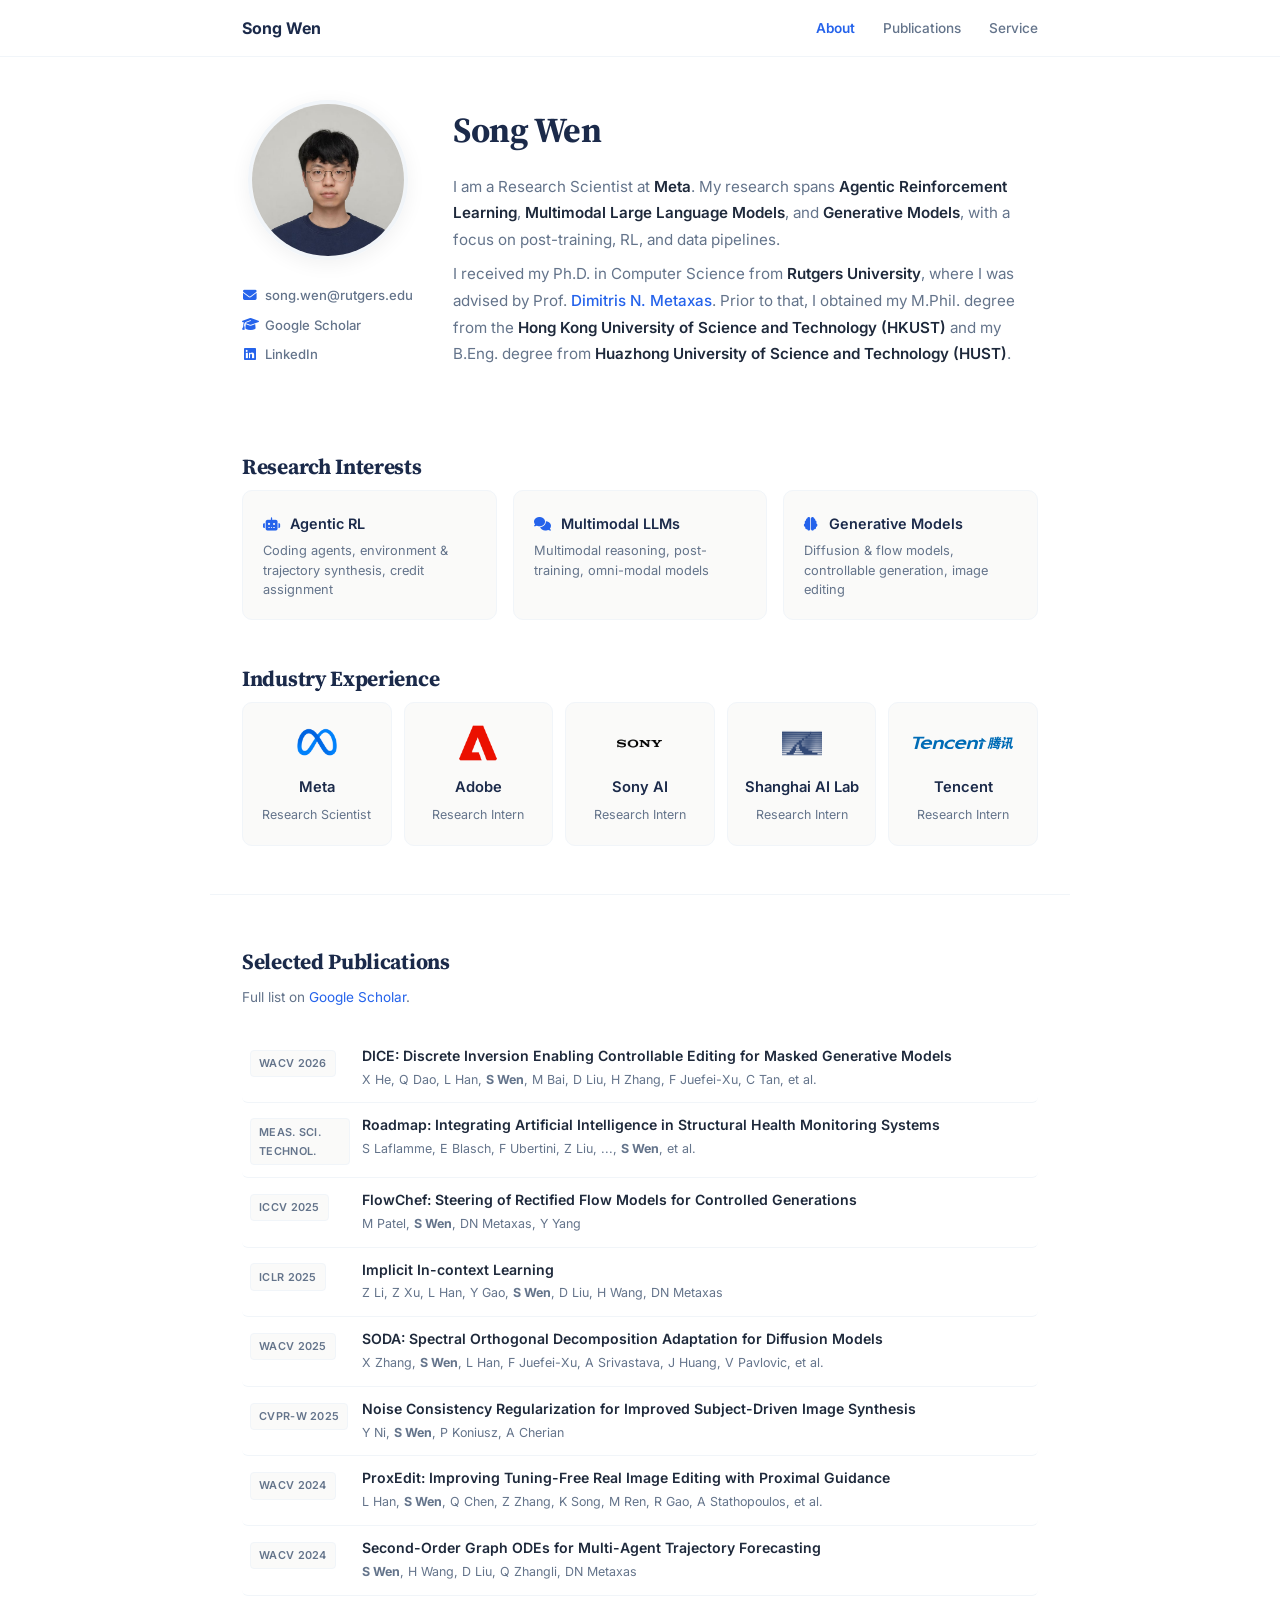
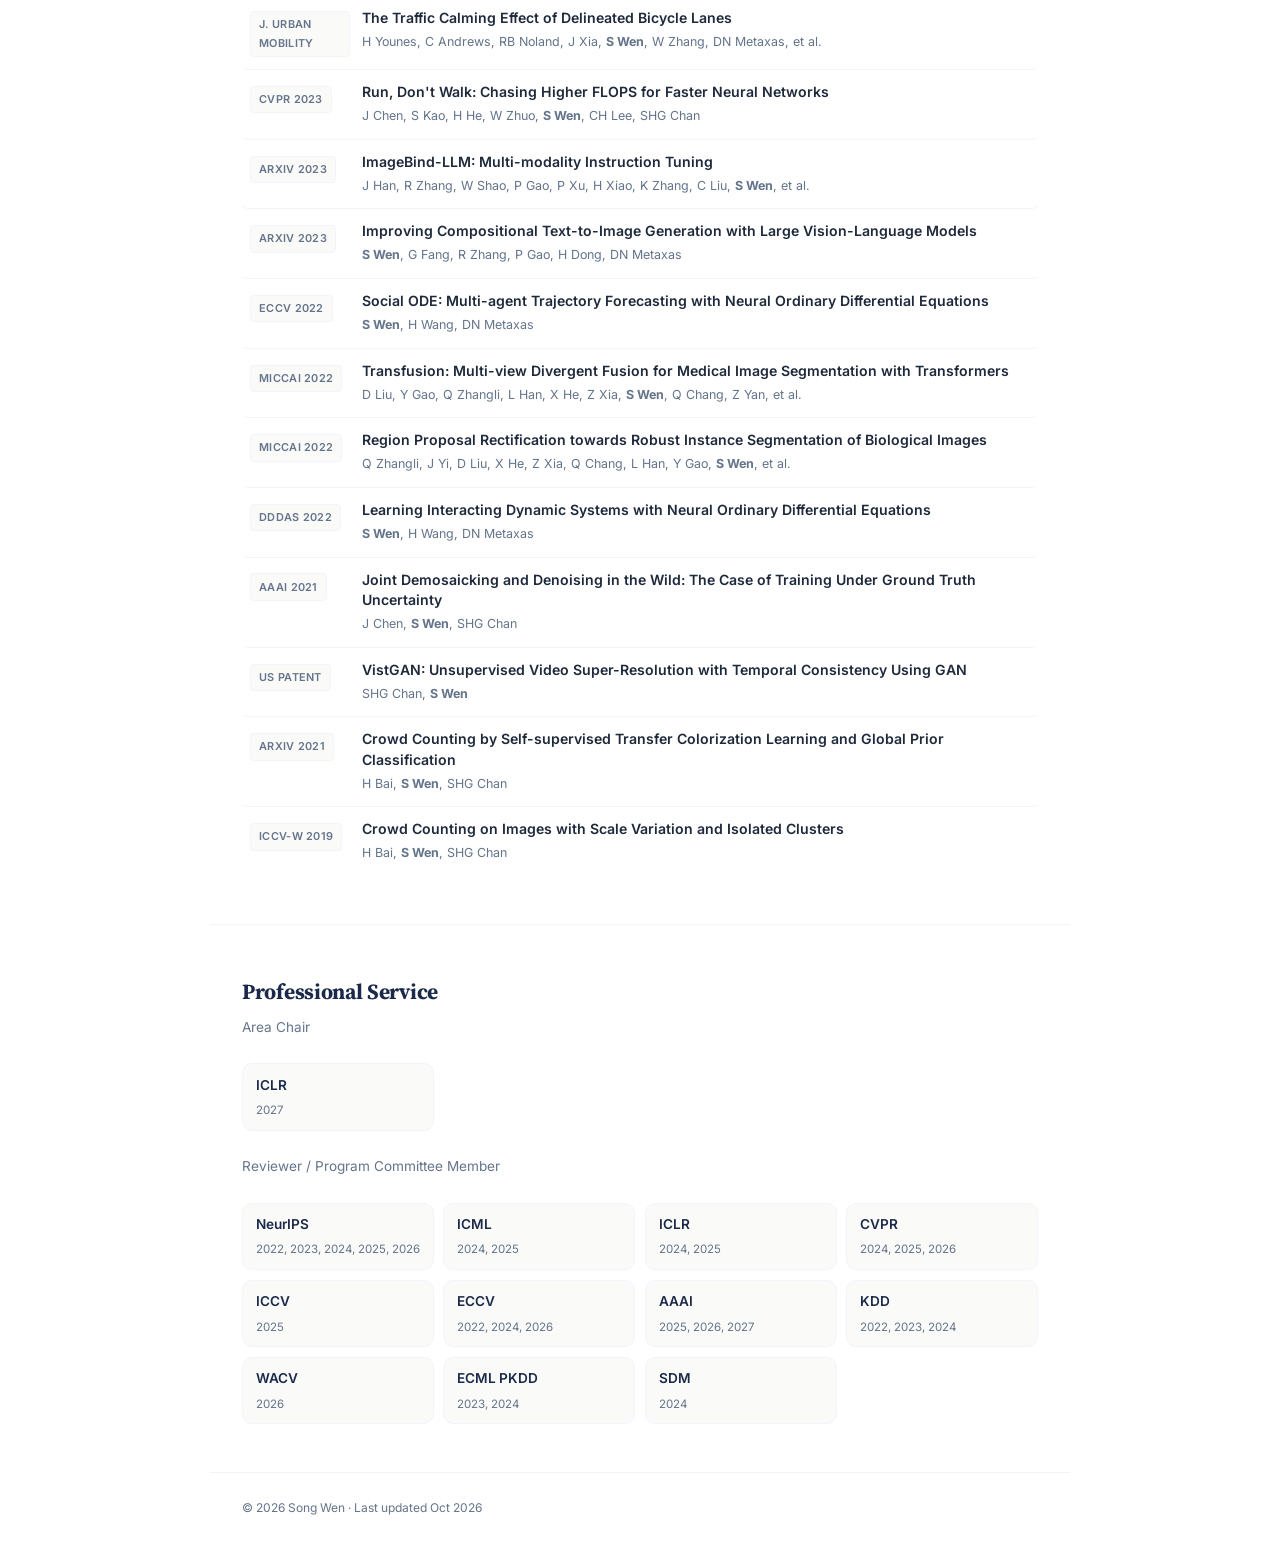
==== commit 2c774223: "Update research areas, service, and wording" ====
--- a/index.html
+++ b/index.html
@@ -4,9 +4,9 @@
     <meta charset="UTF-8">
     <meta name="viewport" content="width=device-width, initial-scale=1.0">
     <title>Song Wen</title>
-    <meta name="description" content="Song Wen is a Research Scientist working on Generative AI, Multimodal LLMs, Neural ODEs, and Computer Vision.">
+    <meta name="description" content="Song Wen is a Research Scientist working on Agentic RL, Multimodal LLMs, and Generative Models.">
     <meta property="og:title" content="Song Wen">
-    <meta property="og:description" content="Song Wen is a Research Scientist working on Generative AI, Multimodal LLMs, Neural ODEs, and Computer Vision.">
+    <meta property="og:description" content="Song Wen is a Research Scientist working on Agentic RL, Multimodal LLMs, and Generative Models.">
     <meta property="og:image" content="https://swen9.github.io/photo2.jpg">
     <meta property="og:url" content="https://swen9.github.io">
     <meta property="og:type" content="website">
@@ -45,10 +45,10 @@
     <div class="hero-body">
         <h1>Song Wen</h1>
         <p>
-            I am currently a Research Scientist at <strong>Meta</strong>.
-            My research spans <strong>Generative AI</strong>,
-            <strong>Multimodal Large Language Models</strong>, <strong>Neural ODEs</strong>,
-            and <strong>Computer Vision</strong>, with a focus on model development, training, and data pipelines.
+            I am a Research Scientist at <strong>Meta</strong>.
+            My research spans <strong>Agentic Reinforcement Learning</strong>,
+            <strong>Multimodal Large Language Models</strong>,
+            and <strong>Generative Models</strong>, with a focus on post-training, RL, and data pipelines.
         </p>
         <p>
             I received my Ph.D. in Computer Science from <strong>Rutgers University</strong>,
@@ -63,20 +63,16 @@
     <h2 class="section-title">Research Interests</h2>
     <div class="research-grid">
         <div class="r-card">
-            <h3><i class="fas fa-brain"></i> Generative AI</h3>
-            <p>Diffusion models, flow matching, rectified flows, controllable generation, image synthesis and editing</p>
+            <h3><i class="fas fa-robot"></i> Agentic RL</h3>
+            <p>Coding agents, environment &amp; trajectory synthesis, credit assignment</p>
         </div>
         <div class="r-card">
             <h3><i class="fas fa-comments"></i> Multimodal LLMs</h3>
-            <p>Multimodal reasoning, instruction tuning, omni-modal unified models</p>
+            <p>Multimodal reasoning, post-training, omni-modal models</p>
         </div>
         <div class="r-card">
-            <h3><i class="fas fa-route"></i> Neural ODEs</h3>
-            <p>Trajectory forecasting, multi-agent interaction modeling, dynamical systems</p>
-        </div>
-        <div class="r-card">
-            <h3><i class="fas fa-eye"></i> Computer Vision</h3>
-            <p>Efficient neural architectures, image and video restoration, image segmentation</p>
+            <h3><i class="fas fa-brain"></i> Generative Models</h3>
+            <p>Diffusion &amp; flow models, controllable generation, image editing</p>
         </div>
     </div>
 
@@ -117,7 +113,7 @@
         </div>
     </div>
     <div class="pub">
-        <div class="pub-badge"><span>Meas. Sci. Tech.</span></div>
+        <div class="pub-badge"><span>Meas. Sci. Technol.</span></div>
         <div class="pub-body">
             <h3><a href="https://iopscience.iop.org/article/10.1088/1361-6501/ae3abb" target="_blank">Roadmap: Integrating Artificial Intelligence in Structural Health Monitoring Systems</a></h3>
             <p>S Laflamme, E Blasch, F Ubertini, Z Liu, ..., <strong>S Wen</strong>, et al.</p>
@@ -162,14 +158,14 @@
         <div class="pub-badge"><span>WACV 2024</span></div>
         <div class="pub-body">
             <h3><a href="https://openaccess.thecvf.com/content/WACV2024/html/Wen_Second-Order_Graph_ODEs_for_Multi-Agent_Trajectory_Forecasting_WACV_2024_paper.html" target="_blank">Second-Order Graph ODEs for Multi-Agent Trajectory Forecasting</a></h3>
-            <p><strong>S Wen</strong>, H Wang, D Liu, Q Zhangli, D Metaxas</p>
+            <p><strong>S Wen</strong>, H Wang, D Liu, Q Zhangli, DN Metaxas</p>
         </div>
     </div>
     <div class="pub">
         <div class="pub-badge"><span>J. Urban Mobility</span></div>
         <div class="pub-body">
             <h3><a href="https://www.sciencedirect.com/science/article/pii/S2667091724000013" target="_blank">The Traffic Calming Effect of Delineated Bicycle Lanes</a></h3>
-            <p>H Younes, C Andrews, RB Noland, J Xia, <strong>S Wen</strong>, W Zhang, D Metaxas, et al.</p>
+            <p>H Younes, C Andrews, RB Noland, J Xia, <strong>S Wen</strong>, W Zhang, DN Metaxas, et al.</p>
         </div>
     </div>
     <div class="pub">
@@ -190,14 +186,14 @@
         <div class="pub-badge"><span>arXiv 2023</span></div>
         <div class="pub-body">
             <h3><a href="https://arxiv.org/abs/2310.06311" target="_blank">Improving Compositional Text-to-Image Generation with Large Vision-Language Models</a></h3>
-            <p><strong>S Wen</strong>, G Fang, R Zhang, P Gao, H Dong, D Metaxas</p>
+            <p><strong>S Wen</strong>, G Fang, R Zhang, P Gao, H Dong, DN Metaxas</p>
         </div>
     </div>
     <div class="pub">
         <div class="pub-badge"><span>ECCV 2022</span></div>
         <div class="pub-body">
             <h3><a href="https://link.springer.com/chapter/10.1007/978-3-031-20047-2_13" target="_blank">Social ODE: Multi-agent Trajectory Forecasting with Neural Ordinary Differential Equations</a></h3>
-            <p><strong>S Wen</strong>, H Wang, D Metaxas</p>
+            <p><strong>S Wen</strong>, H Wang, DN Metaxas</p>
         </div>
     </div>
     <div class="pub">
@@ -218,7 +214,7 @@
         <div class="pub-badge"><span>DDDAS 2022</span></div>
         <div class="pub-body">
             <h3><a href="https://link.springer.com/chapter/10.1007/978-3-031-52670-1_21" target="_blank">Learning Interacting Dynamic Systems with Neural Ordinary Differential Equations</a></h3>
-            <p><strong>S Wen</strong>, H Wang, D Metaxas</p>
+            <p><strong>S Wen</strong>, H Wang, DN Metaxas</p>
         </div>
     </div>
     <div class="pub">
@@ -253,23 +249,27 @@
 
 <div class="section" id="service">
     <h2 class="section-title">Professional Service</h2>
-    <p class="section-sub">Reviewer / Program Committee Member</p>
+    <p class="section-sub">Area Chair</p>
     <div class="svc-grid">
-        <div class="svc-item"><span class="svc-name">NeurIPS</span><span class="svc-years">2022, 2023, 2024, 2025</span></div>
+        <div class="svc-item"><span class="svc-name">ICLR</span><span class="svc-years">2027</span></div>
+    </div>
+    <p class="section-sub" style="margin-top: 1.5rem;">Reviewer / Program Committee Member</p>
+    <div class="svc-grid">
+        <div class="svc-item"><span class="svc-name">NeurIPS</span><span class="svc-years">2022, 2023, 2024, 2025, 2026</span></div>
         <div class="svc-item"><span class="svc-name">ICML</span><span class="svc-years">2024, 2025</span></div>
         <div class="svc-item"><span class="svc-name">ICLR</span><span class="svc-years">2024, 2025</span></div>
         <div class="svc-item"><span class="svc-name">CVPR</span><span class="svc-years">2024, 2025, 2026</span></div>
         <div class="svc-item"><span class="svc-name">ICCV</span><span class="svc-years">2025</span></div>
         <div class="svc-item"><span class="svc-name">ECCV</span><span class="svc-years">2022, 2024, 2026</span></div>
-        <div class="svc-item"><span class="svc-name">AAAI</span><span class="svc-years">2025, 2026</span></div>
+        <div class="svc-item"><span class="svc-name">AAAI</span><span class="svc-years">2025, 2026, 2027</span></div>
         <div class="svc-item"><span class="svc-name">KDD</span><span class="svc-years">2022, 2023, 2024</span></div>
         <div class="svc-item"><span class="svc-name">WACV</span><span class="svc-years">2026</span></div>
-        <div class="svc-item"><span class="svc-name">ECMLPKDD</span><span class="svc-years">2023, 2024</span></div>
+        <div class="svc-item"><span class="svc-name">ECML PKDD</span><span class="svc-years">2023, 2024</span></div>
         <div class="svc-item"><span class="svc-name">SDM</span><span class="svc-years">2024</span></div>
     </div>
 </div>
 
-<footer>&copy; 2026 Song Wen &middot; Last updated Mar 2026</footer>
+<footer>&copy; 2026 Song Wen &middot; Last updated Oct 2026</footer>
 
 <button class="back-to-top" aria-label="Back to top"><i class="fas fa-chevron-up"></i></button>
 <script src="script.js"></script>
--- a/style.css
+++ b/style.css
@@ -87,7 +87,7 @@
 .section-sub { font-size: 0.85rem; color: var(--text-secondary); margin-bottom: 1.5rem; }
 
 /* ===== Research ===== */
-.research-grid { display: grid; grid-template-columns: repeat(2, 1fr); gap: 1rem; }
+.research-grid { display: grid; grid-template-columns: repeat(3, 1fr); gap: 1rem; }
 .r-card {
     padding: 1.25rem; border-radius: var(--radius);
     background: var(--bg-warm); border: 1px solid var(--border-light);
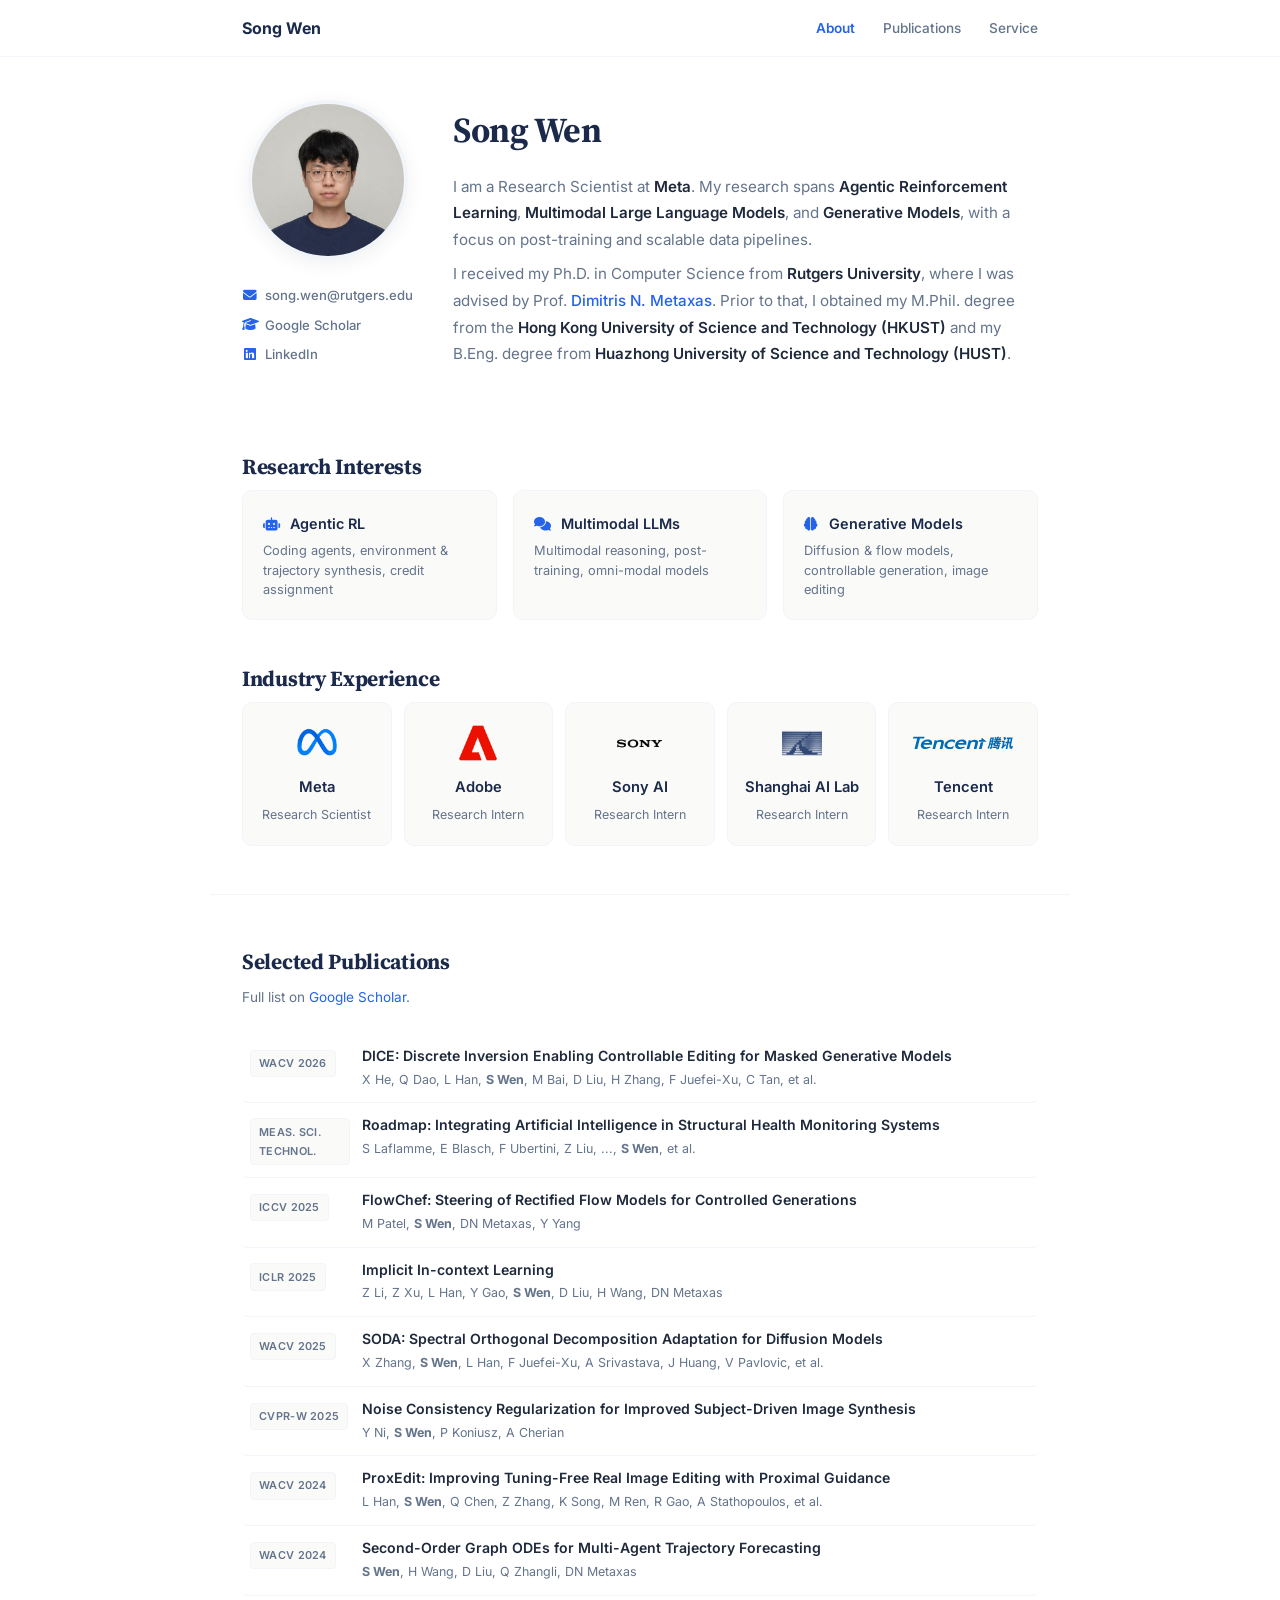
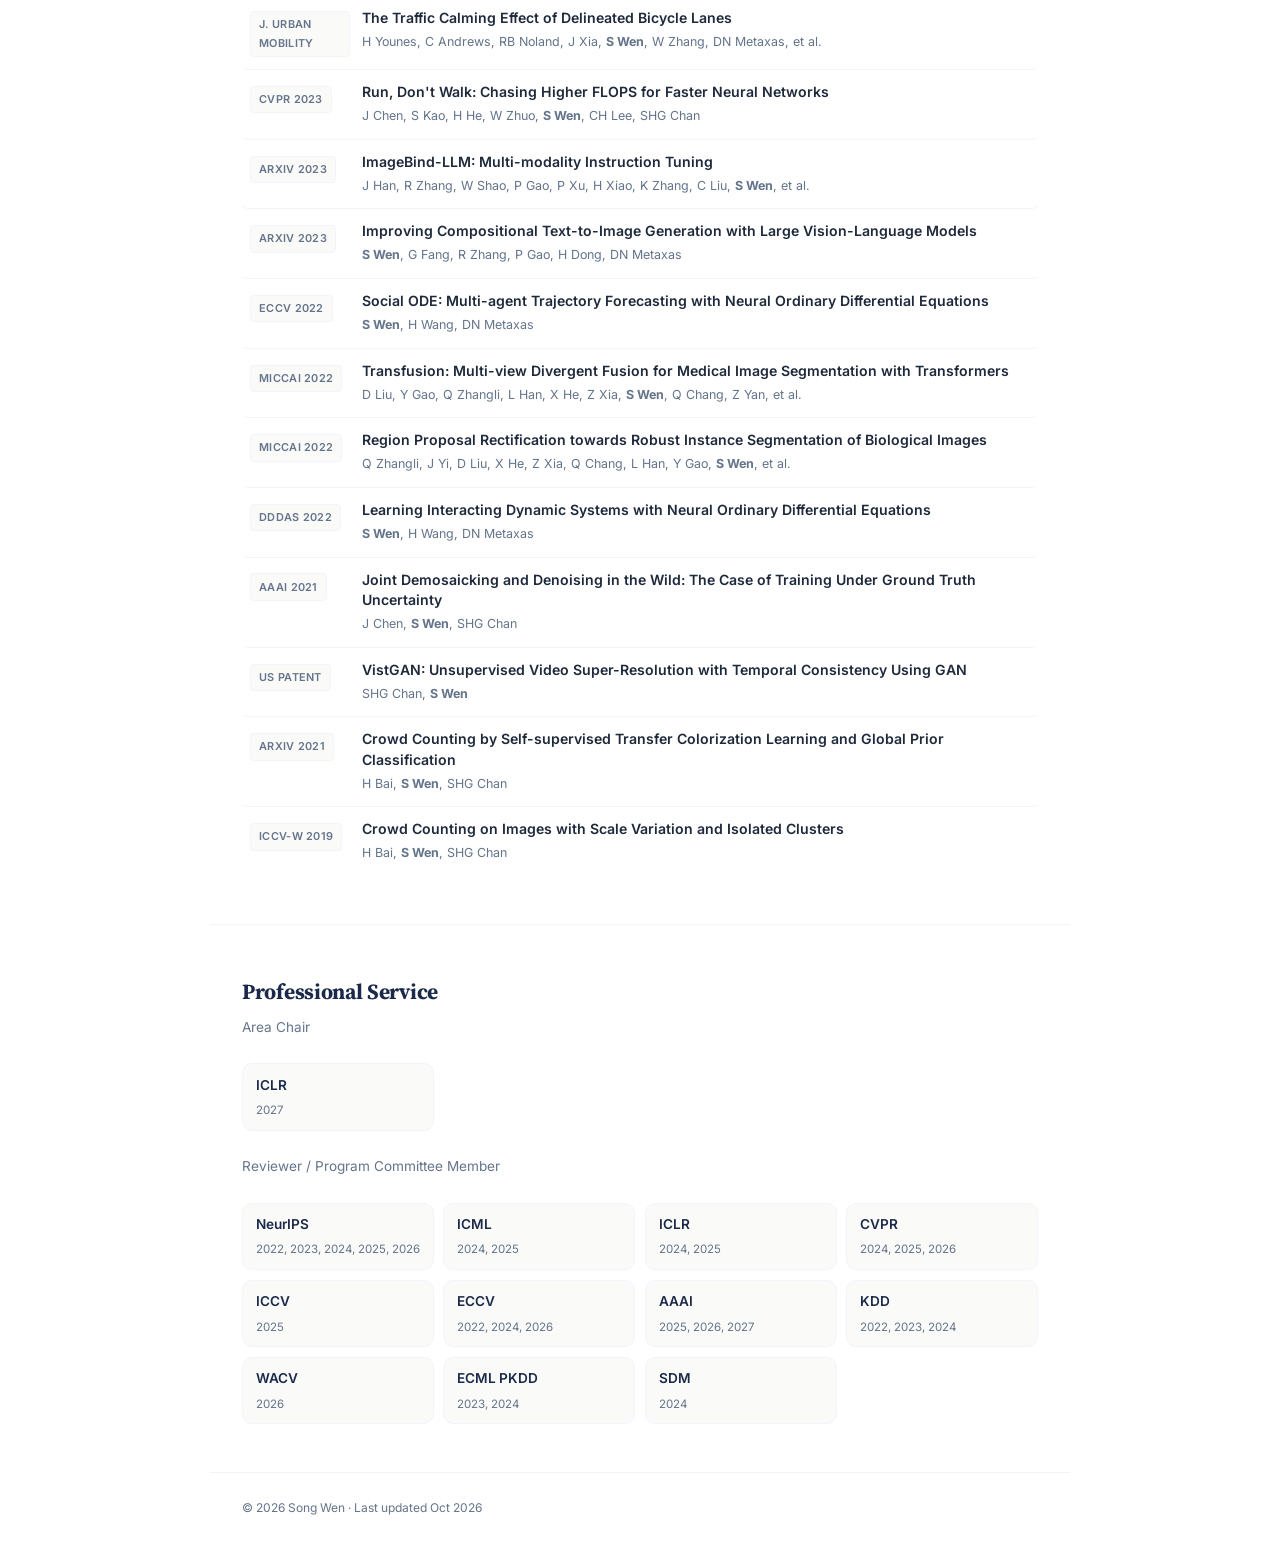
==== commit 847323ad: "Refine bio focus line" ====
--- a/index.html
+++ b/index.html
@@ -48,7 +48,7 @@
             I am a Research Scientist at <strong>Meta</strong>.
             My research spans <strong>Agentic Reinforcement Learning</strong>,
             <strong>Multimodal Large Language Models</strong>,
-            and <strong>Generative Models</strong>, with a focus on post-training, RL, and data pipelines.
+            and <strong>Generative Models</strong>, with a focus on post-training and scalable data pipelines.
         </p>
         <p>
             I received my Ph.D. in Computer Science from <strong>Rutgers University</strong>,
